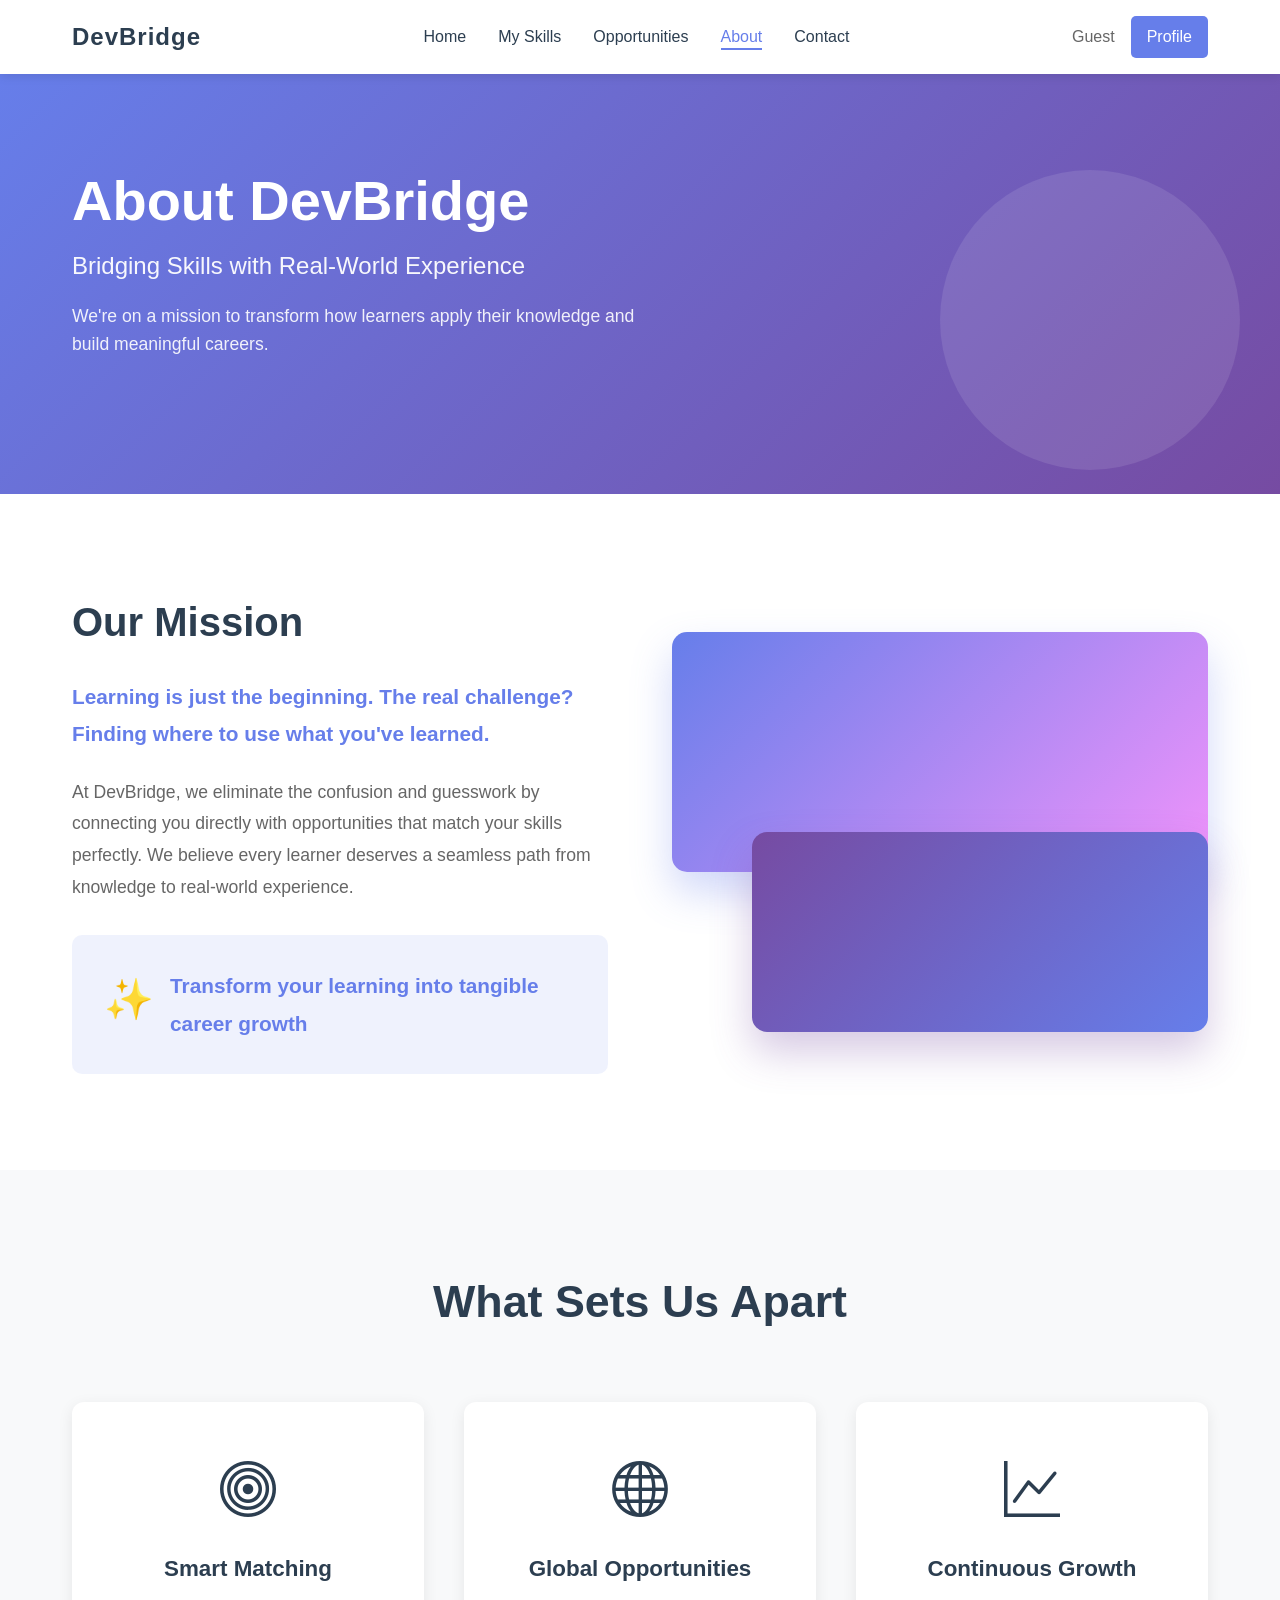
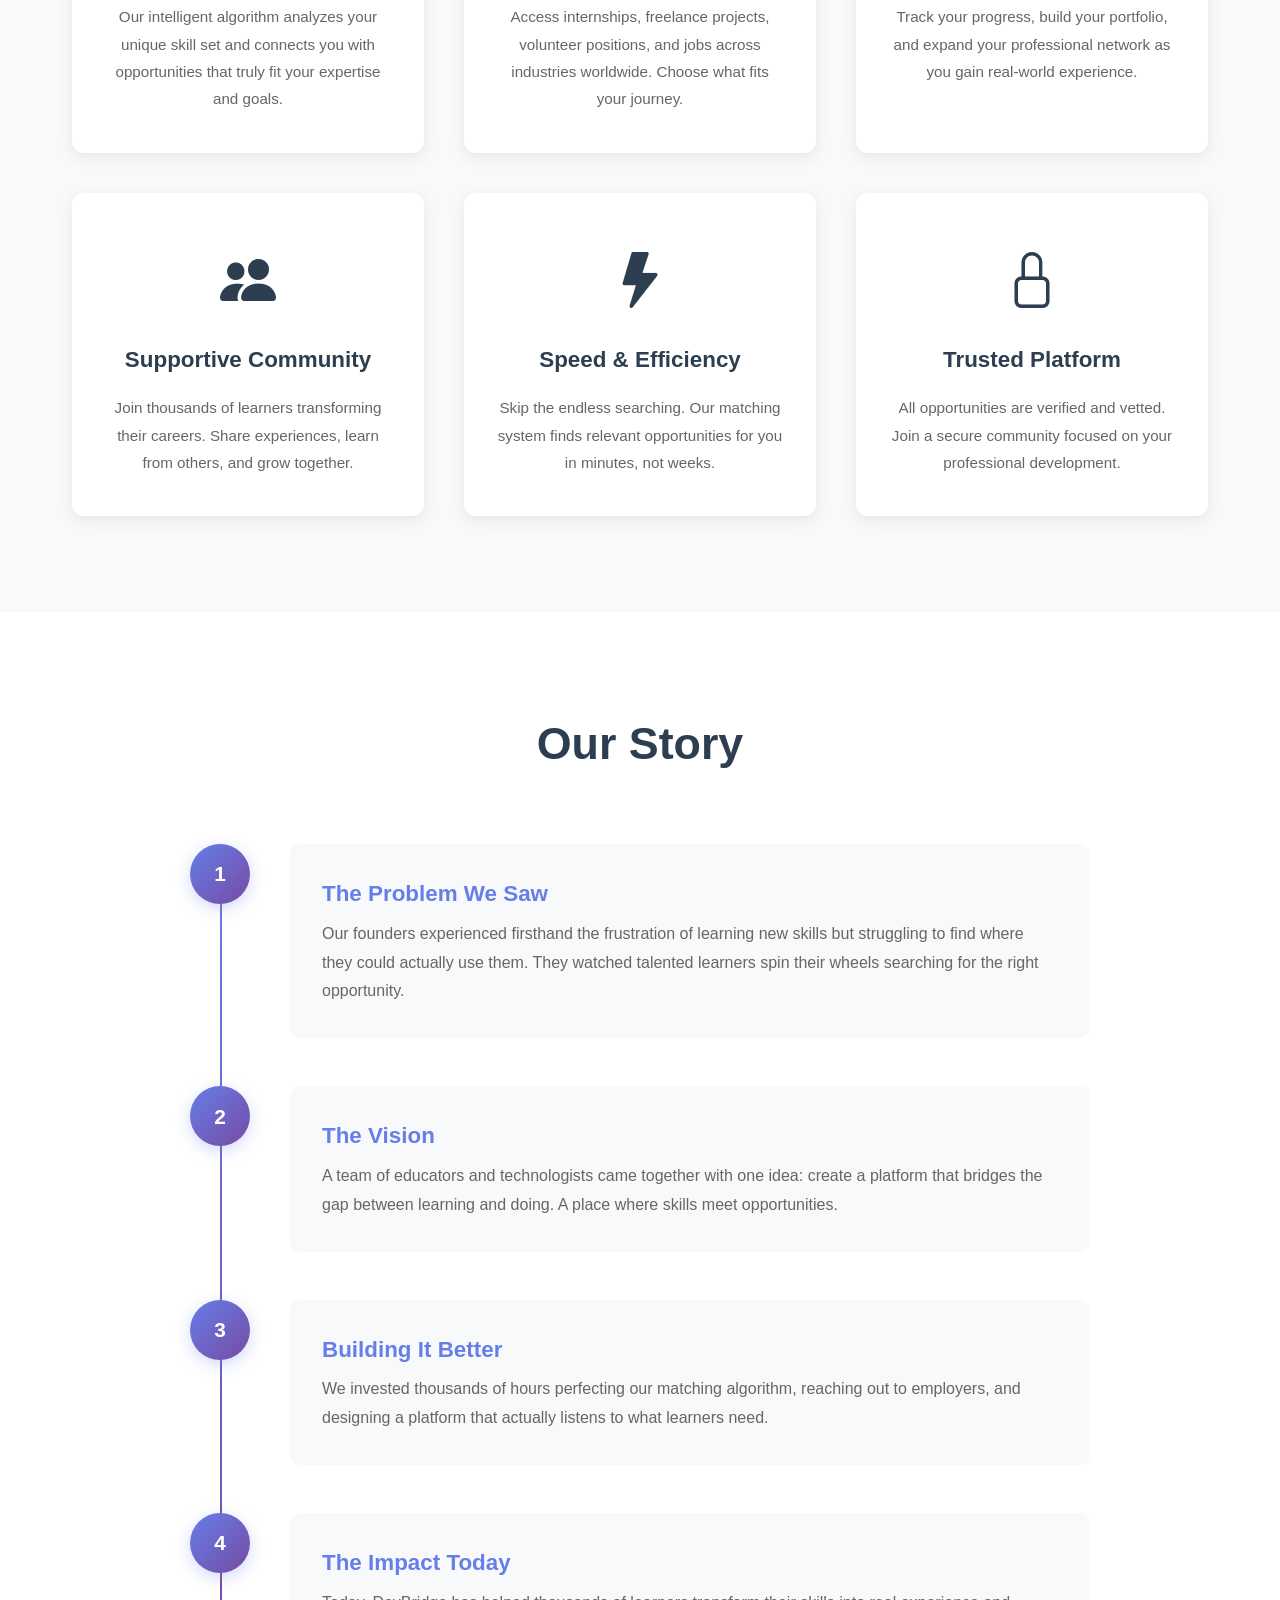
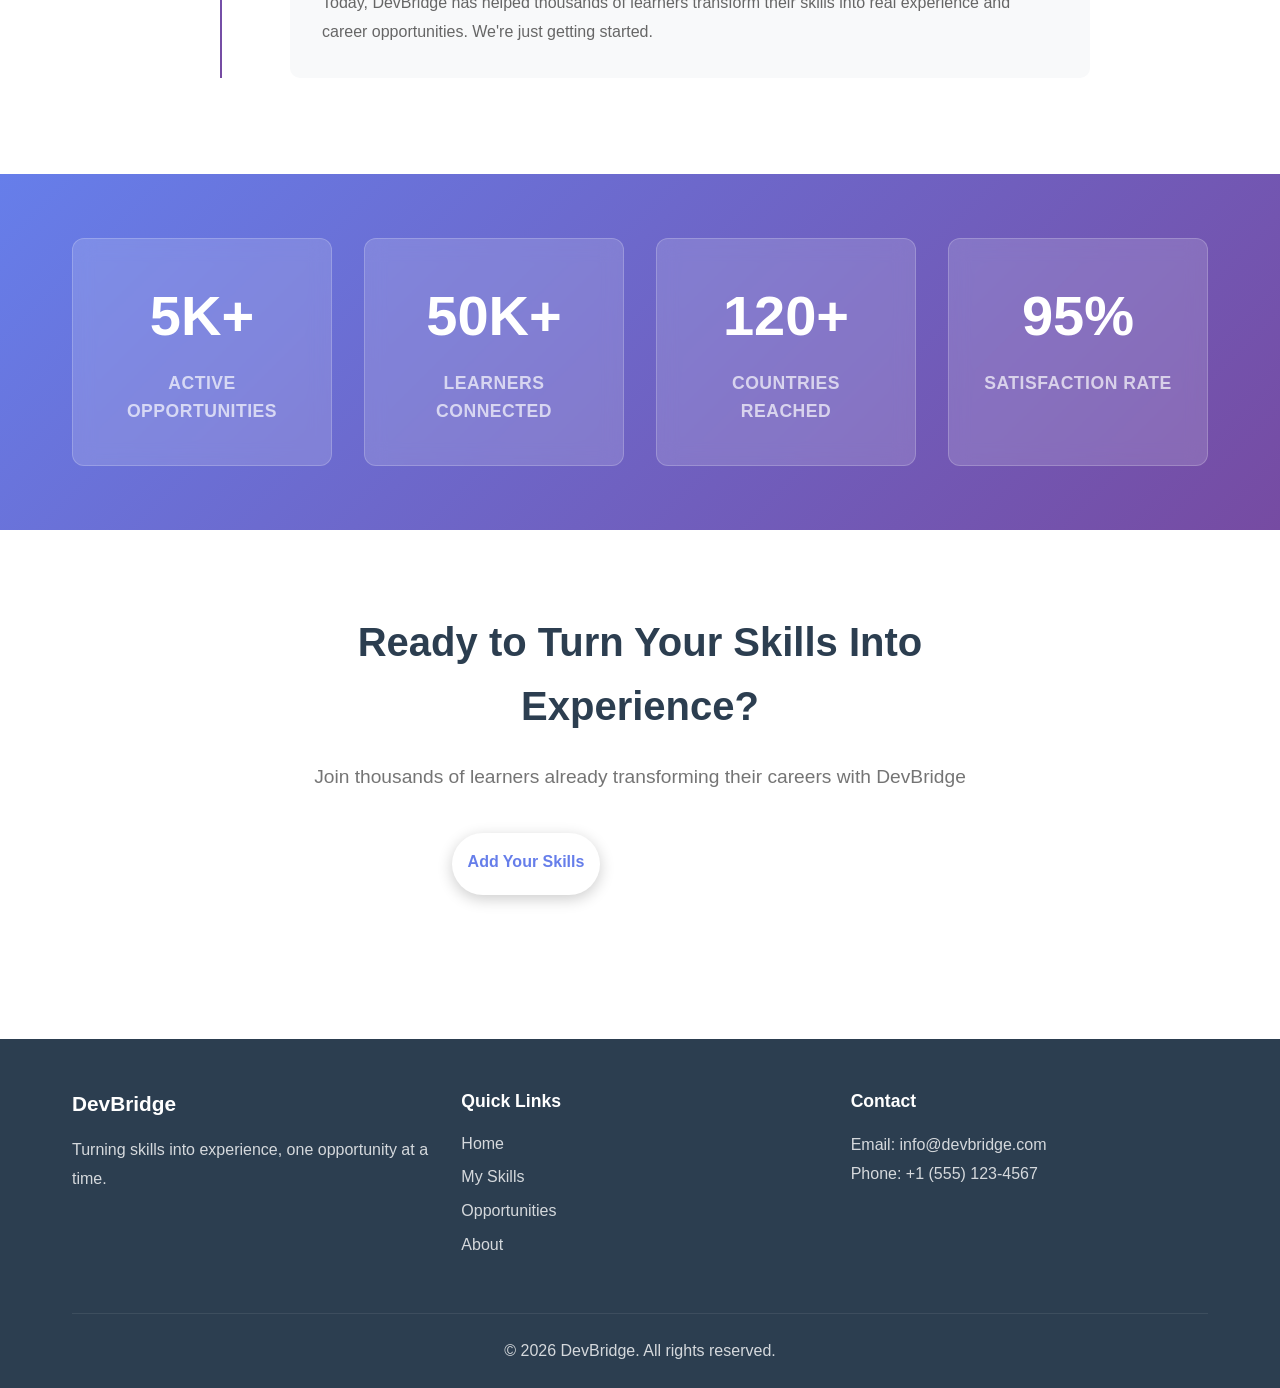
==== about.html @ 4feec937 "Add files via upload" ====
<!DOCTYPE html>
<html lang="en">
<head>
    <meta charset="UTF-8">
    <meta name="viewport" content="width=device-width, initial-scale=1.0">
    <title>About - DevBridge</title>
    <link rel="stylesheet" href="styles.css">
    <link rel="stylesheet" href="https://cdn.jsdelivr.net/npm/bootstrap-icons@1.13.1/font/bootstrap-icons.min.css">
</head>
<body>
    <header>
        <nav>
            <div class="logo">DevBridge</div>
            <ul class="nav-links">
                <li><a href="index.html">Home</a></li>
                <li><a href="my-skills.html">My Skills</a></li>
                <li><a href="opportunities.html">Opportunities</a></li>
                <li><a href="about.html" class="active">About</a></li>
                <li><a href="contact.html">Contact</a></li>
            </ul>
            <div class="user-section">
                <span id="user-name">Guest</span>
                <a href="profile.html" class="profile-btn">Profile</a>
            </div>
        </nav>
    </header>

    <!-- Hero Section -->
    <section class="about-hero">
        <div class="container">
            <div class="about-hero-content">
                <h1>About DevBridge</h1>
                <p class="hero-subtitle">Bridging Skills with Real-World Experience</p>
                <p class="hero-description">We're on a mission to transform how learners apply their knowledge and build meaningful careers.</p>
            </div>
            <div class="about-hero-accent"></div>
        </div>
    </section>

    <!-- Mission Section -->
    <section class="section about-mission">
        <div class="container">
            <div class="mission-grid">
                <div class="mission-content">
                    <h2>Our Mission</h2>
                    <p>Learning is just the beginning. The real challenge? Finding where to use what you've learned.</p>
                    <p>At DevBridge, we eliminate the confusion and guesswork by connecting you directly with opportunities that match your skills perfectly. We believe every learner deserves a seamless path from knowledge to real-world experience.</p>
                    <div class="mission-highlight">
                        <span class="highlight-icon">✨</span>
                        <p><strong>Transform your learning into tangible career growth</strong></p>
                    </div>
                </div>
                <div class="mission-visual">
                    <div class="visual-box gradient-1"></div>
                    <div class="visual-box gradient-2"></div>
                </div>
            </div>
        </div>
    </section>

    <!-- Core Values Section -->
    <section class="section values-section">
        <div class="container">
            <h2>What Sets Us Apart</h2>
            <div class="values-grid">
                <div class="value-card">
                    <div class="value-icon"><i class="bi bi-bullseye"></i></div>
                    <h3>Smart Matching</h3>
                    <p>Our intelligent algorithm analyzes your unique skill set and connects you with opportunities that truly fit your expertise and goals.</p>
                </div>
                <div class="value-card">
                    <div class="value-icon"><i class="bi bi-globe"></i></div>
                    <h3>Global Opportunities</h3>
                    <p>Access internships, freelance projects, volunteer positions, and jobs across industries worldwide. Choose what fits your journey.</p>
                </div>
                <div class="value-card">
                    <div class="value-icon"><i class="bi bi-graph-up"></i></div>
                    <h3>Continuous Growth</h3>
                    <p>Track your progress, build your portfolio, and expand your professional network as you gain real-world experience.</p>
                </div>
                <div class="value-card">
                    <div class="value-icon"><i class="bi bi-people-fill"></i></div>
                    <h3>Supportive Community</h3>
                    <p>Join thousands of learners transforming their careers. Share experiences, learn from others, and grow together.</p>
                </div>
                <div class="value-card">
                    <div class="value-icon"><i class="bi bi-lightning-fill"></i></div>
                    <h3>Speed & Efficiency</h3>
                    <p>Skip the endless searching. Our matching system finds relevant opportunities for you in minutes, not weeks.</p>
                </div>
                <div class="value-card">
                    <div class="value-icon"><i class="bi bi-lock"></i></div>
                    <h3>Trusted Platform</h3>
                    <p>All opportunities are verified and vetted. Join a secure community focused on your professional development.</p>
                </div>
            </div>
        </div>
    </section>

    <!-- Story Section -->
    <section class="section story-section">
        <div class="container">
            <h2>Our Story</h2>
            <div class="story-timeline">
                <div class="timeline-item">
                    <div class="timeline-marker">1</div>
                    <div class="timeline-content">
                        <h3>The Problem We Saw</h3>
                        <p>Our founders experienced firsthand the frustration of learning new skills but struggling to find where they could actually use them. They watched talented learners spin their wheels searching for the right opportunity.</p>
                    </div>
                </div>
                <div class="timeline-item">
                    <div class="timeline-marker">2</div>
                    <div class="timeline-content">
                        <h3>The Vision</h3>
                        <p>A team of educators and technologists came together with one idea: create a platform that bridges the gap between learning and doing. A place where skills meet opportunities.</p>
                    </div>
                </div>
                <div class="timeline-item">
                    <div class="timeline-marker">3</div>
                    <div class="timeline-content">
                        <h3>Building It Better</h3>
                        <p>We invested thousands of hours perfecting our matching algorithm, reaching out to employers, and designing a platform that actually listens to what learners need.</p>
                    </div>
                </div>
                <div class="timeline-item">
                    <div class="timeline-marker">4</div>
                    <div class="timeline-content">
                        <h3>The Impact Today</h3>
                        <p>Today, DevBridge has helped thousands of learners transform their skills into real experience and career opportunities. We're just getting started.</p>
                    </div>
                </div>
            </div>
        </div>
    </section>

    <!-- Stats Section -->
    <section class="section stats-highlight">
        <div class="container">
            <div class="stats-grid">
                <div class="stat-card">
                    <div class="stat-number">5K+</div>
                    <div class="stat-label">Active Opportunities</div>
                </div>
                <div class="stat-card">
                    <div class="stat-number">50K+</div>
                    <div class="stat-label">Learners Connected</div>
                </div>
                <div class="stat-card">
                    <div class="stat-number">120+</div>
                    <div class="stat-label">Countries Reached</div>
                </div>
                <div class="stat-card">
                    <div class="stat-number">95%</div>
                    <div class="stat-label">Satisfaction Rate</div>
                </div>
            </div>
        </div>
    </section>

    <!-- CTA Section -->
    <section class="section cta-section">
        <div class="container">
            <div class="cta-content">
                <h2>Ready to Turn Your Skills Into Experience?</h2>
                <p>Join thousands of learners already transforming their careers with DevBridge</p>
                <div class="cta-buttons">
                    <a href="my-skills.html" class="cta-button primary">Add Your Skills</a>
                    <a href="opportunities.html" class="cta-button secondary">Explore Opportunities</a>
                </div>
            </div>
        </div>
    </section>

    <footer>
        <div class="container">
            <div class="footer-content">
                <div class="footer-section">
                    <h3>DevBridge</h3>
                    <p>Turning skills into experience, one opportunity at a time.</p>
                </div>
                <div class="footer-section">
                    <h4>Quick Links</h4>
                    <ul>
                        <li><a href="index.html">Home</a></li>
                        <li><a href="my-skills.html">My Skills</a></li>
                        <li><a href="opportunities.html">Opportunities</a></li>
                        <li><a href="about.html">About</a></li>
                    </ul>
                </div>
                <div class="footer-section">
                    <h4>Contact</h4>
                    <p>Email: info@devbridge.com</p>
                    <p>Phone: +1 (555) 123-4567</p>
                </div>
            </div>
            <div class="footer-bottom">
                <p>&copy; 2026 DevBridge. All rights reserved.</p>
            </div>
        </div>
    </footer>

    <script src="app.js"></script>
</body>
</html>
---- styles.css ----
* {
    margin: 0;
    padding: 0;
    box-sizing: border-box;
}

:root {
    --primary-color: #667eea;
    --secondary-color: #764ba2;
    --accent-color: #f093fb;
    --text-dark: #2c3e50;
    --text-light: #666;
    --bg-light: #f8f9fa;
    --white: #ffffff;
    --success: #10b981;
    --danger: #ef4444;
    --warning: #f59e0b;
}

body {
    font-family: -apple-system, BlinkMacSystemFont, 'Segoe UI', Roboto, Oxygen, Ubuntu, Cantarell, sans-serif;
    line-height: 1.6;
    color: var(--text-dark);
    background: var(--white);
}

.container {
    max-width: 1200px;
    margin: 0 auto;
    padding: 0 2rem;
}

/* Header & Navigation */
header {
    background: var(--white);
    box-shadow: 0 2px 10px rgba(0,0,0,0.1);
    position: sticky;
    top: 0;
    z-index: 1000;
}

nav {
    max-width: 1200px;
    margin: 0 auto;
    padding: 1rem 2rem;
    display: flex;
    justify-content: space-between;
    align-items: center;
    gap: 2rem;
}

.logo {
    font-size: 1.5rem;
    font-weight: 700;
    color: var(--text-dark);
    letter-spacing: 1px;
}

.nav-links {
    display: flex;
    gap: 2rem;
    list-style: none;
}

.nav-links a {
    text-decoration: none;
    color: var(--text-dark);
    font-weight: 500;
    transition: color 0.3s ease;
    position: relative;
}

.nav-links a:hover,
.nav-links a.active {
    color: var(--primary-color);
}

.nav-links a.active::after {
    content: '';
    position: absolute;
    bottom: -5px;
    left: 0;
    right: 0;
    height: 2px;
    background: var(--primary-color);
}

.user-section {
    display: flex;
    align-items: center;
    gap: 1rem;
}

#user-name {
    color: var(--text-light);
}

.profile-btn {
    padding: 0.5rem 1rem;
    background: var(--primary-color);
    color: white;
    text-decoration: none;
    border-radius: 5px;
    transition: background 0.3s ease;
}

.profile-btn:hover,
.profile-btn.active {
    background: var(--secondary-color);
}

/* ===== HOME PAGE STYLES ===== */

/* Home Hero Section */
.home-hero {
    min-height: 90vh;
    display: flex;
    align-items: center;
    background: linear-gradient(135deg, var(--primary-color) 0%, var(--secondary-color) 100%);
    color: white;
    padding: 6rem 2rem;
    position: relative;
    overflow: hidden;
}

.hero-background {
    position: absolute;
    width: 100%;
    height: 100%;
    top: 0;
    left: 0;
}

.hero-accent {
    position: absolute;
    border-radius: 50%;
    opacity: 0.1;
}

.accent-1 {
    width: 500px;
    height: 500px;
    top: -100px;
    right: -100px;
    background: white;
}

.accent-2 {
    width: 300px;
    height: 300px;
    top: 50%;
    left: -50px;
    background: white;
}

.accent-3 {
    width: 200px;
    height: 200px;
    bottom: -50px;
    right: 10%;
    background: white;
}

.hero-content {
    max-width: 1200px;
    width: 100%;
    margin: 0 auto;
    display: grid;
    grid-template-columns: 1fr 1fr;
    gap: 3rem;
    align-items: center;
    position: relative;
    z-index: 2;
}

.hero-text {
    text-align: left;
}

.hero-badge {
    display: inline-block;
    background: rgba(255,255,255,0.2);
    color: white;
    padding: 0.6rem 1.2rem;
    border-radius: 50px;
    font-size: 0.9rem;
    font-weight: 600;
    margin-bottom: 2rem;
    backdrop-filter: blur(10px);
}

.home-hero h1 {
    font-size: 2.8rem;
    margin-bottom: 1.5rem;
    line-height: 1.2;
    font-weight: 700;
}

.gradient-text {
    background: linear-gradient(120deg, #f093fb 0%, #f5576c 100%);
    -webkit-background-clip: text;
    background-clip: text;
    color: transparent;
}

.hero-description {
    font-size: 1.15rem;
    margin-bottom: 2.5rem;
    opacity: 0.95;
    line-height: 1.7;
}

.hero-buttons {
    display: flex;
    gap: 1.5rem;
    margin-bottom: 2.5rem;
    flex-wrap: wrap;
}

.hero-meta {
    display: flex;
    flex-direction: column;
    gap: 1rem;
    margin-top: 2rem;
}

.meta-item {
    display: flex;
    align-items: center;
    gap: 0.8rem;
    font-size: 1rem;
    opacity: 0.9;
}

.meta-icon {
    display: flex;
    align-items: center;
    justify-content: center;
    width: 24px;
    height: 24px;
    background: rgba(255,255,255,0.2);
    border-radius: 50%;
    font-size: 0.8rem;
    flex-shrink: 0;
}

.hero-visual {
    display: flex;
    justify-content: center;
    align-items: center;
    position: relative;
}

.hero-img-wrapper {
    position: relative;
    max-width: 100%;
}

.hero-img-wrapper img {
    max-width: 100%;
    height: auto;
    filter: drop-shadow(0 20px 40px rgba(0,0,0,0.2));
}

/* Enhanced Stats Section */
.stats-showcase {
    padding: 4rem 2rem;
    background: linear-gradient(180deg, white 0%, var(--bg-light) 100%);
}

.stats-showcase .stats-grid {
    display: grid;
    grid-template-columns: repeat(auto-fit, minmax(250px, 1fr));
    gap: 2rem;
}

.stats-showcase .stat-card {
    background: white;
    padding: 2.5rem 2rem;
    border-radius: 12px;
    text-align: center;
    box-shadow: 0 8px 20px rgba(0,0,0,0.08);
    transition: all 0.3s ease;
    border-top: 3px solid var(--primary-color);
}

.stats-showcase .stat-card:hover {
    transform: translateY(-8px);
    box-shadow: 0 15px 35px rgba(102, 126, 234, 0.2);
}

.stat-icon {
    font-size: 2.5rem;
    margin-bottom: 1rem;
}

.stat-number {
    font-size: 2.8rem;
    color: var(--primary-color);
    margin-bottom: 0.5rem;
    font-weight: 700;
}

.stat-label {
    color: var(--text-dark);
    font-size: 1.05rem;
    font-weight: 600;
    margin-bottom: 0.5rem;
}

.stat-description {
    color: var(--text-light);
    font-size: 0.9rem;
    margin: 0;
}

/* How It Works Section */
.how-it-works {
    background: white;
    padding: 6rem 2rem;
}

.section-intro {
    text-align: center;
    margin-bottom: 4rem;
}

.section-intro h2 {
    margin-bottom: 1rem;
}

.section-intro p {
    font-size: 1.1rem;
    color: var(--text-light);
}

.process-steps {
    display: grid;
    grid-template-columns: repeat(3, 1fr);
    gap: 2rem;
    align-items: center;
    max-width: 1000px;
    margin: 0 auto;
}

.step {
    text-align: center;
}

.step-number {
    display: flex;
    align-items: center;
    justify-content: center;
    width: 60px;
    height: 60px;
    background: linear-gradient(135deg, var(--primary-color) 0%, var(--secondary-color) 100%);
    color: white;
    border-radius: 50%;
    font-size: 1.8rem;
    font-weight: 700;
    margin: 0 auto 1.5rem;
    box-shadow: 0 8px 20px rgba(102, 126, 234, 0.3);
}

.step-icon {
    font-size: 3rem;
    margin-bottom: 1rem;
}

.step-content h3 {
    font-size: 1.3rem;
    color: var(--text-dark);
    margin-bottom: 0.8rem;
}

.step-content p {
    color: var(--text-light);
    line-height: 1.6;
    margin-bottom: 1.2rem;
}

.step-link {
    color: var(--primary-color);
    text-decoration: none;
    font-weight: 600;
    transition: color 0.3s ease;
}

.step-link:hover {
    color: var(--secondary-color);
}

.step-divider {
    display: flex;
    justify-content: center;
    color: var(--primary-color);
    opacity: 0.3;
    height: 40px;
}

.step-divider svg {
    width: 20px;
    height: 40px;
}

/* Why Us Section */
.why-us {
    background: var(--bg-light);
    padding: 6rem 2rem;
}

.benefits-grid {
    display: grid;
    grid-template-columns: repeat(auto-fit, minmax(320px, 1fr));
    gap: 2rem;
}

.benefit-card {
    background: white;
    padding: 2.5rem 2rem;
    border-radius: 12px;
    box-shadow: 0 4px 15px rgba(0,0,0,0.08);
    transition: all 0.3s ease;
    text-align: center;
}

.benefit-card:hover {
    transform: translateY(-8px);
    box-shadow: 0 15px 35px rgba(102, 126, 234, 0.15);
}

.benefit-icon {
    font-size: 3rem;
    margin-bottom: 1rem;
}

.benefit-card h3 {
    font-size: 1.2rem;
    color: var(--text-dark);
    margin-bottom: 1rem;
}

.benefit-card p {
    color: var(--text-light);
    line-height: 1.7;
    font-size: 0.95rem;
}

/* Testimonials Section */
.testimonials {
    background: white;
    padding: 6rem 2rem;
}

.testimonials-grid {
    display: grid;
    grid-template-columns: repeat(auto-fit, minmax(320px, 1fr));
    gap: 2rem;
}

.testimonial-card {
    background: var(--bg-light);
    padding: 2rem;
    border-radius: 12px;
    box-shadow: 0 4px 15px rgba(0,0,0,0.08);
    transition: all 0.3s ease;
    border-left: 4px solid var(--primary-color);
}

.testimonial-card:hover {
    box-shadow: 0 12px 30px rgba(102, 126, 234, 0.15);
    transform: translateY(-4px);
}

.testimonial-header {
    display: flex;
    align-items: center;
    gap: 1rem;
    margin-bottom: 1.5rem;
}

.testimonial-avatar {
    width: 50px;
    height: 50px;
    border-radius: 50%;
    display: flex;
    align-items: center;
    justify-content: center;
    background: linear-gradient(135deg, var(--primary-color), var(--secondary-color));
    color: white;
    font-size: 1.5rem;
}

.testimonial-info h4 {
    color: var(--text-dark);
    margin: 0 0 0.3rem 0;
    font-size: 1rem;
}

.testimonial-info p {
    color: var(--text-light);
    margin: 0;
    font-size: 0.85rem;
}

.testimonial-text {
    color: var(--text-light);
    line-height: 1.7;
    margin-bottom: 1rem;
    font-style: italic;
}

.testimonial-rating {
    color: #f59e0b;
    font-size: 1rem;
}

/* Final CTA Section */
.final-cta {
    background: linear-gradient(135deg, var(--primary-color) 0%, var(--secondary-color) 100%);
    padding: 5rem 2rem;
    color: white;
}

.cta-box {
    max-width: 800px;
    margin: 0 auto;
    text-align: center;
}

.cta-content h2 {
    font-size: 2.5rem;
    margin-bottom: 1rem;
    color: white;
}

.cta-content > p {
    font-size: 1.1rem;
    opacity: 0.95;
    margin-bottom: 2.5rem;
}

.cta-actions {
    display: flex;
    gap: 1.5rem;
    justify-content: center;
    flex-wrap: wrap;
}

/* Responsive Design for Home */
@media (max-width: 768px) {
    .home-hero {
        min-height: auto;
        padding: 4rem 2rem;
    }

    .hero-content {
        grid-template-columns: 1fr;
        gap: 2rem;
    }

    .home-hero h1 {
        font-size: 2.2rem;
    }

    .hero-buttons {
        flex-direction: column;
    }

    .process-steps {
        grid-template-columns: 1fr;
    }

    .step-divider {
        display: none;
    }

    .accent-1 {
        width: 300px;
        height: 300px;
    }

    .accent-2,
    .accent-3 {
        display: none;
    }
}

/* Buttons */
.cta-button {
    display: inline-block;
    padding: 1rem 1rem;
    text-decoration: none;
    border-radius: 50px;
    font-weight: 600;
    font-size: 1rem;
    transition: all 0.3s ease;
    border: none;
    cursor: pointer;
}

.cta-button.primary {
    background: white;
    color: var(--primary-color);
    box-shadow: 0 4px 15px rgba(0,0,0,0.2);
}

.cta-button.primary:hover {
    transform: translateY(-2px);
    box-shadow: 0 6px 20px rgba(0,0,0,0.3);
}

.cta-button.secondary {
    background: transparent;
    color: white;
    border: 2px solid white;
}

.cta-button.secondary:hover {
    background: white;
    color: var(--primary-color);
}

.cta-button.large {
    padding: 1.2rem 3rem;
    font-size: 1.1rem;
}

/* Stats Section - Keep for backwards compatibility */
.stats-section {
    padding: 4rem 2rem;
    background: var(--bg-light);
}

.stats-grid {
    display: flex;
    flex-wrap: wrap;
    gap: 2rem;
}

.stat-card {
    background: white;
    padding: 2rem;
    border-radius: 10px;
    text-align: center;
    box-shadow: 0 4px 6px rgba(0,0,0,0.05);
}

.stat-card h3 {
    font-size: 3rem;
    color: var(--primary-color);
    margin-bottom: 0.5rem;
}

.stat-card p {
    color: var(--text-light);
    font-size: 1.1rem;
}

/* Section */
.section {
    padding: 5rem 2rem;
}

.section h2 {
    font-size: 2.5rem;
    margin-bottom: 3rem;
    color: var(--text-dark);
    text-align: center;
}

/* Features */
.features {
    display: grid;
    grid-template-columns: repeat(auto-fit, minmax(300px, 1fr));
    gap: 2rem;
}

.feature-card {
    background: var(--bg-light);
    padding: 2rem;
    border-radius: 10px;
    transition: all 0.3s ease;
}

.feature-card:hover {
    transform: translateY(-5px);
    box-shadow: 0 10px 25px rgba(0,0,0,0.1);
}

.feature-card .icon {
    font-size: 3rem;
    margin-bottom: 1rem;
}

.feature-card h3 {
    color: var(--primary-color);
    margin-bottom: 1rem;
    font-size: 1.5rem;
}

.feature-card p {
    color: var(--text-light);
    line-height: 1.8;
    margin-bottom: 1rem;
}

.feature-link {
    color: var(--primary-color);
    text-decoration: none;
    font-weight: 600;
    transition: color 0.3s ease;
}

.feature-link:hover {
    color: var(--secondary-color);
}

/* Page Header */
.page-header {
    background: linear-gradient(135deg, var(--primary-color) 0%, var(--secondary-color) 100%);
    color: white;
    padding: 4rem 2rem;
    text-align: center;
}

.page-header h1 {
    font-size: 3rem;
    margin-bottom: 0.5rem;
}

.page-header p {
    font-size: 1.2rem;
    opacity: 0.9;
}

/* Forms */
.skill-form,
.contact-form,
.profile-form {
    background: white;
    padding: 2rem;
    border-radius: 10px;
    box-shadow: 0 4px 6px rgba(0,0,0,0.05);
}

.form-group {
    margin-bottom: 1.5rem;
}

.form-group label {
    display: block;
    margin-bottom: 0.5rem;
    font-weight: 600;
    color: var(--text-dark);
}

.form-group input,
.form-group select,
.form-group textarea {
    width: 100%;
    padding: 0.75rem;
    border: 2px solid #e2e8f0;
    border-radius: 5px;
    font-size: 1rem;
    transition: border-color 0.3s ease;
}

.form-group input:focus,
.form-group select:focus,
.form-group textarea:focus {
    outline: none;
    border-color: var(--primary-color);
}

/* Skills Management */
.add-skill-section {
    margin-bottom: 4rem;
}

.my-skills-list h2 {
    text-align: left;
    font-size: 2rem;
    margin-bottom: 1.5rem;
}

.filter-section {
    display: flex;
    gap: 1rem;
    margin-bottom: 2rem;
    flex-wrap: wrap;
}

.filter-section input,
.filter-section select {
    flex: 1;
    min-width: 200px;
    padding: 0.75rem;
    border: 2px solid #e2e8f0;
    border-radius: 5px;
    font-size: 1rem;
}

.skills-grid {
    display: grid;
    grid-template-columns: repeat(auto-fill, minmax(280px, 1fr));
    gap: 1.5rem;
}

.skill-card {
    background: white;
    border: 2px solid #e2e8f0;
    border-radius: 10px;
    padding: 1.5rem;
    transition: all 0.3s ease;
    position: relative;
}

.skill-card:hover {
    border-color: var(--primary-color);
    box-shadow: 0 4px 12px rgba(102, 126, 234, 0.15);
}

.skill-card-header {
    display: flex;
    justify-content: space-between;
    align-items: start;
    margin-bottom: 1rem;
}

.skill-card h3 {
    color: var(--text-dark);
    font-size: 1.3rem;
    margin-bottom: 0.5rem;
}

.skill-category {
    display: inline-block;
    padding: 0.25rem 0.75rem;
    background: var(--primary-color);
    color: white;
    border-radius: 20px;
    font-size: 0.85rem;
    margin-bottom: 0.5rem;
}

.skill-level {
    display: inline-block;
    padding: 0.25rem 0.75rem;
    background: var(--bg-light);
    color: var(--text-dark);
    border-radius: 20px;
    font-size: 0.85rem;
    margin-bottom: 0.5rem;
}

.skill-source {
    color: var(--text-light);
    font-size: 0.9rem;
    margin-bottom: 0.5rem;
}

.skill-description {
    color: var(--text-light);
    font-size: 0.95rem;
    line-height: 1.5;
    margin-top: 1rem;
}

.skill-actions {
    margin-top: 1rem;
    display: flex;
    gap: 0.5rem;
}

.btn-delete {
    padding: 0.5rem 1rem;
    background: var(--danger);
    color: white;
    border: none;
    border-radius: 5px;
    cursor: pointer;
    font-size: 0.9rem;
    transition: background 0.3s ease;
}

.btn-delete:hover {
    background: #dc2626;
}

/* Opportunities */
.opportunities-filters {
    display: flex;
    gap: 1rem;
    margin-bottom: 2rem;
    flex-wrap: wrap;
}

.filter-group {
    flex: 1;
    min-width: 200px;
}

.filter-group input,
.filter-group select {
    width: 100%;
    padding: 0.75rem;
    border: 2px solid #e2e8f0;
    border-radius: 5px;
    font-size: 1rem;
}

.results-header {
    display: flex;
    justify-content: space-between;
    align-items: center;
    margin-bottom: 2rem;
    flex-wrap: wrap;
    gap: 1rem;
}

.results-header h2 {
    margin: 0;
    font-size: 2rem;
    text-align: left;
}

.view-toggle {
    display: flex;
    gap: 0.5rem;
}

.toggle-btn {
    padding: 0.5rem 1rem;
    background: var(--bg-light);
    border: 2px solid #e2e8f0;
    border-radius: 5px;
    cursor: pointer;
    transition: all 0.3s ease;
}

.toggle-btn.active {
    background: var(--primary-color);
    color: white;
    border-color: var(--primary-color);
}

.opportunities-grid {
    display: grid;
    grid-template-columns: repeat(auto-fill, minmax(320px, 1fr));
    gap: 2rem;
}

.opportunity-card {
    background: white;
    border: 2px solid #e2e8f0;
    border-radius: 10px;
    padding: 1.5rem;
    transition: all 0.3s ease;
    cursor: pointer;
}

.opportunity-card:hover {
    border-color: var(--primary-color);
    box-shadow: 0 6px 15px rgba(102, 126, 234, 0.15);
}

.opportunity-header {
    margin-bottom: 1rem;
}

.opportunity-card h3 {
    color: var(--text-dark);
    font-size: 1.4rem;
    margin-bottom: 0.5rem;
}

.opportunity-company {
    color: var(--text-light);
    font-size: 1rem;
    margin-bottom: 0.5rem;
}

.opportunity-tags {
    display: flex;
    flex-wrap: wrap;
    gap: 0.5rem;
    margin-bottom: 1rem;
}

.tag {
    padding: 0.25rem 0.75rem;
    border-radius: 20px;
    font-size: 0.85rem;
}

.tag.type {
    background: var(--primary-color);
    color: white;
}

.tag.location {
    background: var(--bg-light);
    color: var(--text-dark);
}

.tag.skill {
    background: var(--accent-color);
    color: white;
}

.opportunity-description {
    color: var(--text-light);
    font-size: 0.95rem;
    line-height: 1.6;
    margin-bottom: 1rem;
}

.opportunity-match {
    background: var(--success);
    color: white;
    padding: 0.5rem 1rem;
    border-radius: 5px;
    text-align: center;
    font-weight: 600;
    margin-bottom: 1rem;
}

.opportunity-footer {
    display: flex;
    justify-content: space-between;
    align-items: center;
    margin-top: 1rem;
    padding-top: 1rem;
    border-top: 1px solid #e2e8f0;
}

.btn-apply {
    padding: 0.5rem 1.5rem;
    background: var(--primary-color);
    color: white;
    border: none;
    border-radius: 5px;
    cursor: pointer;
    font-weight: 600;
    transition: background 0.3s ease;
}

.btn-apply:hover {
    background: var(--secondary-color);
}

.btn-view-details {
    padding: 0.5rem 1.5rem;
    background: transparent;
    color: var(--primary-color);
    border: 2px solid var(--primary-color);
    border-radius: 5px;
    cursor: pointer;
    font-weight: 600;
    transition: all 0.3s ease;
}

.btn-view-details:hover {
    background: var(--primary-color);
    color: white;
}

/* Modal */
.modal {
    display: none;
    position: fixed;
    z-index: 2000;
    left: 0;
    top: 0;
    width: 100%;
    height: 100%;
    background-color: rgba(0,0,0,0.5);
    overflow: auto;
}

.modal.active {
    display: flex;
    align-items: center;
    justify-content: center;
}

.modal-content {
    background: white;
    margin: 2rem;
    padding: 2rem;
    border-radius: 10px;
    max-width: 600px;
    width: 100%;
    max-height: 90vh;
    overflow-y: auto;
    position: relative;
}

.close-modal {
    position: absolute;
    right: 1.5rem;
    top: 1.5rem;
    font-size: 2rem;
    font-weight: bold;
    color: var(--text-light);
    cursor: pointer;
    transition: color 0.3s ease;
}

.close-modal:hover {
    color: var(--text-dark);
}

/* Profile */
.profile-grid {
    display: grid;
    grid-template-columns: 300px 1fr;
    gap: 2rem;
}

.profile-sidebar {
    display: flex;
    flex-direction: column;
    gap: 1.5rem;
}

.profile-card {
    background: white;
    padding: 2rem;
    border-radius: 10px;
    box-shadow: 0 4px 6px rgba(0,0,0,0.05);
    text-align: center;
}

.profile-avatar {
    margin-bottom: 1rem;
}

.avatar-placeholder {
    width: 100px;
    height: 100px;
    background: var(--bg-light);
    border-radius: 50%;
    display: flex;
    align-items: center;
    justify-content: center;
    font-size: 3rem;
    margin: 0 auto;
}

.profile-card h2 {
    margin-bottom: 0.5rem;
    font-size: 1.5rem;
}

.profile-card p {
    color: var(--text-light);
    margin-bottom: 1rem;
}

.stats-card {
    background: white;
    padding: 1.5rem;
    border-radius: 10px;
    box-shadow: 0 4px 6px rgba(0,0,0,0.05);
}

.stats-card h3 {
    margin-bottom: 1rem;
    color: var(--text-dark);
}

.stat-item {
    display: flex;
    justify-content: space-between;
    padding: 0.75rem 0;
    border-bottom: 1px solid #e2e8f0;
}

.stat-item:last-child {
    border-bottom: none;
}

.stat-label {
    color: var(--text-light);
}

.stat-value {
    font-weight: 700;
    color: var(--primary-color);
    font-size: 1.2rem;
}

.profile-section {
    background: white;
    padding: 2rem;
    border-radius: 10px;
    box-shadow: 0 4px 6px rgba(0,0,0,0.05);
    margin-bottom: 2rem;
}

.section-header {
    display: flex;
    justify-content: space-between;
    align-items: center;
    margin-bottom: 1.5rem;
}

.section-header h2 {
    margin: 0;
    font-size: 1.8rem;
    text-align: left;
}

.btn-link {
    color: var(--primary-color);
    text-decoration: none;
    font-weight: 600;
    transition: color 0.3s ease;
}

.btn-link:hover {
    color: var(--secondary-color);
}

.skills-showcase {
    display: flex;
    flex-wrap: wrap;
    gap: 0.5rem;
}

.skill-badge {
    padding: 0.5rem 1rem;
    background: var(--primary-color);
    color: white;
    border-radius: 20px;
    font-size: 0.9rem;
}

.opportunities-list {
    display: flex;
    flex-direction: column;
    gap: 1rem;
}

/* Contact */
.contact-grid {
    display: grid;
    grid-template-columns: 1fr 1fr;
    gap: 3rem;
}

.contact-form-section h2,
.contact-info-section h2 {
    font-size: 2rem;
    margin-bottom: 1.5rem;
    text-align: left;
}

.contact-info-card {
    background: var(--bg-light);
    padding: 2rem;
    border-radius: 10px;
    margin-bottom: 2rem;
}

.contact-item {
    display: flex;
    gap: 1rem;
    margin-bottom: 1.5rem;
}

.contact-item:last-child {
    margin-bottom: 0;
}

.contact-icon {
    font-size: 2rem;
    flex-shrink: 0;
}

.contact-item h4 {
    margin-bottom: 0.25rem;
    color: var(--text-dark);
}

.contact-item p {
    color: var(--text-light);
    font-size: 0.95rem;
}

.faq-section h3 {
    margin-bottom: 1rem;
    color: var(--text-dark);
}

.faq-item {
    margin-bottom: 1.5rem;
    padding-bottom: 1.5rem;
    border-bottom: 1px solid #e2e8f0;
}

.faq-item:last-child {
    border-bottom: none;
}

.faq-item strong {
    display: block;
    margin-bottom: 0.5rem;
    color: var(--text-dark);
}

.faq-item p {
    color: var(--text-light);
    font-size: 0.95rem;
}

.form-message {
    margin-top: 1rem;
    padding: 1rem;
    border-radius: 5px;
    display: none;
}

.form-message.success {
    display: block;
    background: #d1fae5;
    color: var(--success);
}

.form-message.error {
    display: block;
    background: #fee2e2;
    color: var(--danger);
}

/* About */
.about-content {
    max-width: 900px;
    margin: 0 auto;
}

.about-content h2 {
    font-size: 2rem;
    margin-top: 3rem;
    margin-bottom: 1rem;
    text-align: left;
}

.about-content h2:first-child {
    margin-top: 0;
}

.about-content p {
    color: var(--text-light);
    font-size: 1.1rem;
    line-height: 1.8;
    margin-bottom: 1.5rem;
}

/* CTA Section */
.cta-section {
    background: linear-gradient(135deg, var(--primary-color) 0%, var(--secondary-color) 100%);
    color: white;
    padding: 5rem 2rem;
    text-align: center;
}

.cta-section h2 {
    color: white;
    font-size: 2.5rem;
    margin-bottom: 1rem;
}

.cta-section p {
    font-size: 1.2rem;
    margin-bottom: 2rem;
    opacity: 0.9;
}

/* Empty States */
.empty-state {
    text-align: center;
    padding: 4rem 2rem;
    color: var(--text-light);
}

.empty-state-small {
    text-align: center;
    padding: 2rem;
    color: var(--text-light);
}

.empty-icon {
    font-size: 4rem;
    margin-bottom: 1rem;
}

.empty-state h3 {
    color: var(--text-dark);
    margin-bottom: 0.5rem;
}

/* ===== ABOUT PAGE STYLES ===== */

/* About Hero Section */
.about-hero {
    background: linear-gradient(135deg, var(--primary-color) 0%, var(--secondary-color) 100%);
    color: white;
    padding: 6rem 2rem;
    position: relative;
    overflow: hidden;
}

.about-hero .container {
    position: relative;
    z-index: 2;
}

.about-hero-content {
    max-width: 600px;
    text-align: left;
}

.about-hero h1 {
    font-size: 3.5rem;
    margin-bottom: 1rem;
    line-height: 1.1;
    font-weight: 700;
}

.hero-subtitle {
    font-size: 1.5rem;
    margin-bottom: 1rem;
    opacity: 0.95;
}

.hero-description {
    font-size: 1.1rem;
    opacity: 0.9;
    line-height: 1.6;
}

.about-hero-accent {
    position: absolute;
    right: 0;
    top: 0;
    width: 300px;
    height: 300px;
    background: rgba(255,255,255,0.1);
    border-radius: 50%;
    bottom: -50px;
}

/* Mission Section */
.about-mission {
    background: white;
    padding: 6rem 2rem;
}

.mission-grid {
    display: grid;
    grid-template-columns: 1fr 1fr;
    gap: 4rem;
    align-items: center;
}

.mission-content h2 {
    font-size: 2.5rem;
    margin-bottom: 1.5rem;
    color: var(--text-dark);
    text-align: left;
}

.mission-content p {
    font-size: 1.1rem;
    color: var(--text-light);
    margin-bottom: 1.5rem;
    line-height: 1.8;
}

.mission-content p:first-of-type {
    font-size: 1.3rem;
    font-weight: 600;
    color: var(--primary-color);
}

.mission-highlight {
    display: flex;
    gap: 1rem;
    align-items: flex-start;
    background: rgba(102, 126, 234, 0.1);
    padding: 2rem;
    border-radius: 10px;
    margin-top: 2rem;
}

.highlight-icon {
    font-size: 2.5rem;
    flex-shrink: 0;
}

.mission-highlight p {
    margin: 0;
    font-size: 1rem;
}

.mission-visual {
    position: relative;
    height: 400px;
}

.visual-box {
    position: absolute;
    border-radius: 15px;
}

.gradient-1 {
    width: 100%;
    height: 60%;
    background: linear-gradient(135deg, var(--primary-color) 0%, var(--accent-color) 100%);
    top: 0;
    left: 0;
    box-shadow: 0 20px 40px rgba(102, 126, 234, 0.3);
}

.gradient-2 {
    width: 85%;
    height: 50%;
    background: linear-gradient(135deg, var(--secondary-color) 0%, var(--primary-color) 100%);
    bottom: 0;
    right: 0;
    box-shadow: 0 20px 40px rgba(118, 75, 162, 0.3);
}

/* Values Section */
.values-section {
    background: var(--bg-light);
    padding: 6rem 2rem;
}

.values-section h2 {
    font-size: 2.8rem;
    text-align: center;
    margin-bottom: 4rem;
    color: var(--text-dark);
}

.values-grid {
    display: grid;
    grid-template-columns: repeat(auto-fit, minmax(320px, 1fr));
    gap: 2.5rem;
}

.value-card {
    background: white;
    padding: 2.5rem 2rem;
    border-radius: 12px;
    box-shadow: 0 4px 15px rgba(0,0,0,0.08);
    transition: all 0.3s ease;
    text-align: center;
    border-top: 4px solid transparent;
}

.value-card:hover {
    transform: translateY(-8px);
    box-shadow: 0 15px 35px rgba(102, 126, 234, 0.15);
    border-top-color: var(--primary-color);
}

.value-icon {
    font-size: 3.5rem;
    margin-bottom: 1rem;
}

.value-card h3 {
    font-size: 1.4rem;
    color: var(--text-dark);
    margin-bottom: 1rem;
}

.value-card p {
    color: var(--text-light);
    line-height: 1.8;
    font-size: 0.95rem;
}

/* Story Section */
.story-section {
    background: white;
    padding: 6rem 2rem;
}

.story-section h2 {
    font-size: 2.8rem;
    text-align: center;
    margin-bottom: 4rem;
    color: var(--text-dark);
}

.story-timeline {
    position: relative;
    max-width: 900px;
    margin: 0 auto;
}

.story-timeline::before {
    content: '';
    position: absolute;
    left: 30px;
    top: 0;
    bottom: 0;
    width: 2px;
    background: linear-gradient(180deg, var(--primary-color) 0%, var(--secondary-color) 100%);
}

.timeline-item {
    display: flex;
    gap: 3rem;
    margin-bottom: 3rem;
    position: relative;
    padding-left: 0;
}

.timeline-item:last-child {
    margin-bottom: 0;
}

.timeline-marker {
    position: absolute;
    left: 0;
    width: 60px;
    height: 60px;
    background: linear-gradient(135deg, var(--primary-color) 0%, var(--secondary-color) 100%);
    border-radius: 50%;
    display: flex;
    align-items: center;
    justify-content: center;
    color: white;
    font-weight: 600;
    font-size: 1.3rem;
    box-shadow: 0 4px 15px rgba(102, 126, 234, 0.3);
}

.timeline-content {
    margin-left: 100px;
    background: var(--bg-light);
    padding: 2rem;
    border-radius: 10px;
    transition: all 0.3s ease;
}

.timeline-content:hover {
    background: white;
    box-shadow: 0 8px 25px rgba(0,0,0,0.1);
}

.timeline-content h3 {
    font-size: 1.4rem;
    color: var(--primary-color);
    margin-bottom: 0.5rem;
}

.timeline-content p {
    color: var(--text-light);
    line-height: 1.8;
}

/* Stats Highlight Section */
.stats-highlight {
    background: linear-gradient(135deg, var(--primary-color) 0%, var(--secondary-color) 100%);
    color: white;
    padding: 4rem 2rem;
}

.stats-highlight .stats-grid {
    display: grid;
    grid-template-columns: repeat(auto-fit, minmax(200px, 1fr));
    gap: 2rem;
}

.stats-highlight .stat-card {
    background: rgba(255,255,255,0.15);
    backdrop-filter: blur(10px);
    border: 1px solid rgba(255,255,255,0.2);
    padding: 2rem;
    border-radius: 12px;
    text-align: center;
    box-shadow: none;
}

.stat-card .stat-number {
    font-size: 3.5rem;
    font-weight: 700;
    color: white;
    margin-bottom: 0.5rem;
    display: block;
}

.stat-card .stat-label {
    font-size: 1.1rem;
    color: rgba(255,255,255,0.8);
    display: block;
}

/* CTA Section */
.cta-section {
    background: white;
    padding: 5rem 2rem;
}

.cta-content {
    text-align: center;
    max-width: 700px;
    margin: 0 auto;
}

.cta-content h2 {
    font-size: 2.5rem;
    color: var(--text-dark);
    margin-bottom: 1.5rem;
}

.cta-content > p {
    font-size: 1.2rem;
    color: var(--text-light);
    margin-bottom: 2.5rem;
}

.cta-buttons {
    display: flex;
    gap: 1.5rem;
    justify-content: center;
    flex-wrap: wrap;
}

/* Responsive Design */
@media (max-width: 768px) {
    .about-hero h1 {
        font-size: 2.5rem;
    }

    .mission-grid {
        grid-template-columns: 1fr;
        gap: 2rem;
    }

    .mission-visual {
        height: 300px;
    }

    .story-timeline::before {
        left: 15px;
    }

    .timeline-marker {
        width: 50px;
        height: 50px;
        font-size: 1rem;
    }

    .timeline-content {
        margin-left: 80px;
        padding: 1.5rem;
    }

    .cta-buttons {
        flex-direction: column;
    }

    .stats-highlight .stats-grid {
        grid-template-columns: repeat(2, 1fr);
    }

    .values-grid {
        grid-template-columns: 1fr;
    }
}

/* ===== MY SKILLS PAGE STYLES ===== */

/* Skills Hero Section */
.skills-hero {
    background: linear-gradient(135deg, var(--primary-color) 0%, var(--secondary-color) 100%);
    color: white;
    padding: 5rem 2rem;
    position: relative;
    overflow: hidden;
}

.skills-hero .container {
    position: relative;
    z-index: 2;
}

.skills-hero-content {
    max-width: 700px;
}

.skills-hero h1 {
    font-size: 3.5rem;
    margin-bottom: 1rem;
    line-height: 1.1;
    font-weight: 700;
}

.skills-hero > .container > p {
    font-size: 1.2rem;
    opacity: 0.95;
    margin-bottom: 2.5rem;
    line-height: 1.6;
}

.hero-stats {
    display: flex;
    gap: 3rem;
}

.hero-stat {
    display: flex;
    flex-direction: column;
    gap: 0.5rem;
}

.stat-value {
    font-size: 2.5rem;
    font-weight: 700;
    color: white;
}

.stat-label {
    font-size: 0.95rem;
    opacity: 0.85;
    text-transform: uppercase;
    letter-spacing: 0.5px;
}

.skills-hero-accent {
    position: absolute;
    right: -50px;
    top: -50px;
    width: 400px;
    height: 400px;
    background: rgba(255,255,255,0.1);
    border-radius: 50%;
}

/* Add Skill Section */
.add-skill-section {
    background: white;
    padding: 5rem 2rem;
}

.section-header {
    text-align: center;
    margin-bottom: 4rem;
}

.section-header h2 {
    font-size: 2.5rem;
    color: var(--text-dark);
    margin-bottom: 1rem;
}

.section-subtitle {
    font-size: 1.1rem;
    color: var(--text-light);
}

.add-skill-container {
    max-width: 800px;
    margin: 0 auto;
    background: var(--bg-light);
    padding: 3rem;
    border-radius: 15px;
    box-shadow: 0 10px 30px rgba(0,0,0,0.08);
}

.skill-form {
    display: flex;
    flex-direction: column;
    gap: 1.5rem;
}

.form-row {
    display: grid;
    grid-template-columns: 1fr 1fr;
    gap: 1.5rem;
}

.form-group {
    display: flex;
    flex-direction: column;
    gap: 0.6rem;
}

.form-group.full-width {
    grid-column: 1 / -1;
}

.form-group label {
    font-weight: 600;
    color: var(--text-dark);
    font-size: 0.95rem;
}

.required {
    color: var(--danger);
}

.optional {
    color: var(--text-light);
    font-weight: 400;
    font-size: 0.85rem;
}

.form-group input,
.form-group select,
.form-group textarea {
    padding: 0.875rem 1rem;
    border: 2px solid #e0e0e0;
    border-radius: 8px;
    font-size: 0.95rem;
    font-family: inherit;
    transition: all 0.3s ease;
    background: white;
}

.form-group input:focus,
.form-group select:focus,
.form-group textarea:focus {
    outline: none;
    border-color: var(--primary-color);
    box-shadow: 0 0 0 3px rgba(102, 126, 234, 0.1);
}

.form-group textarea {
    resize: vertical;
    min-height: 100px;
}

.form-actions {
    margin-top: 1rem;
    display: flex;
    gap: 1rem;
}

.btn-icon {
    font-size: 1.2rem;
    margin-right: 0.5rem;
}

/* Skills List Section */
.skills-list-section {
    background: var(--bg-light);
    padding: 5rem 2rem;
}

.skills-controls {
    display: grid;
    grid-template-columns: 1fr 200px;
    gap: 1.5rem;
    margin-bottom: 3rem;
}

.search-box {
    position: relative;
    display: flex;
    align-items: center;
}

.search-icon {
    position: absolute;
    left: 1rem;
    font-size: 1.2rem;
    pointer-events: none;
}

.search-box input,
.filter-select {
    width: 100%;
    padding: 0.875rem 1rem;
    border: 2px solid white;
    border-radius: 10px;
    font-size: 0.95rem;
    font-family: inherit;
    background: white;
    transition: all 0.3s ease;
}

.search-box input {
    padding-left: 3rem;
}

.search-box input:focus,
.filter-select:focus {
    outline: none;
    border-color: var(--primary-color);
    box-shadow: 0 4px 12px rgba(102, 126, 234, 0.2);
}

.skills-grid {
    display: grid;
    grid-template-columns: repeat(auto-fill, minmax(300px, 1fr));
    gap: 2rem;
}

/* Skill Card Styles */
.skill-card {
    background: white;
    border-radius: 12px;
    padding: 2rem;
    box-shadow: 0 4px 15px rgba(0,0,0,0.08);
    transition: all 0.3s ease;
    border-left: 4px solid var(--primary-color);
    position: relative;
    overflow: hidden;
}

.skill-card::before {
    content: '';
    position: absolute;
    top: 0;
    right: 0;
    width: 100px;
    height: 100px;
    background: linear-gradient(135deg, var(--primary-color) 0%, var(--secondary-color) 100%);
    opacity: 0.05;
    border-radius: 50%;
}

.skill-card:hover {
    transform: translateY(-8px);
    box-shadow: 0 12px 30px rgba(102, 126, 234, 0.2);
}

.skill-header {
    display: flex;
    justify-content: space-between;
    align-items: flex-start;
    margin-bottom: 1rem;
    position: relative;
    z-index: 1;
}

.skill-name {
    font-size: 1.3rem;
    font-weight: 600;
    color: var(--text-dark);
}

.skill-category {
    display: inline-block;
    background: linear-gradient(135deg, var(--primary-color) 0%, var(--secondary-color) 100%);
    color: white;
    padding: 0.4rem 1rem;
    border-radius: 20px;
    font-size: 0.75rem;
    font-weight: 600;
    text-transform: uppercase;
    letter-spacing: 0.5px;
}

.skill-meta {
    display: flex;
    flex-direction: column;
    gap: 1rem;
    margin: 1.5rem 0;
    position: relative;
    z-index: 1;
}

.skill-meta-item {
    display: flex;
    gap: 0.5rem;
    font-size: 0.9rem;
}

.skill-meta-label {
    color: var(--text-light);
    font-weight: 500;
    min-width: 70px;
}

.skill-meta-value {
    color: var(--text-dark);
    font-weight: 600;
}

.skill-description {
    color: var(--text-light);
    line-height: 1.6;
    margin: 1rem 0;
    font-size: 0.9rem;
    position: relative;
    z-index: 1;
}

.skill-level-badge {
    display: inline-block;
    padding: 0.5rem 1rem;
    border-radius: 8px;
    font-size: 0.85rem;
    font-weight: 600;
    margin-bottom: 1rem;
}

.level-beginner {
    background: #e0f2fe;
    color: #0369a1;
}

.level-intermediate {
    background: #dbeafe;
    color: #1e40af;
}

.level-advanced {
    background: #dcfce7;
    color: #15803d;
}

.level-expert {
    background: #fce7f3;
    color: #be185d;
}

.skill-actions {
    display: flex;
    gap: 0.5rem;
    margin-top: 1.5rem;
    position: relative;
    z-index: 1;
}

.skill-btn {
    padding: 0.6rem 1rem;
    border: none;
    border-radius: 6px;
    font-size: 0.85rem;
    cursor: pointer;
    transition: all 0.3s ease;
    font-weight: 600;
}

.skill-btn-edit {
    background: var(--primary-color);
    color: white;
}

.skill-btn-edit:hover {
    background: var(--secondary-color);
}

.skill-btn-delete {
    background: var(--danger);
    color: white;
}

.skill-btn-delete:hover {
    background: #dc2626;
}

/* Responsive Design for My Skills Page */
@media (max-width: 768px) {
    .skills-hero h1 {
        font-size: 2.2rem;
    }

    .add-skill-container {
        padding: 2rem 1.5rem;
    }

    .form-row {
        grid-template-columns: 1fr;
    }

    .skills-controls {
        grid-template-columns: 1fr;
    }

    .skills-grid {
        grid-template-columns: 1fr;
    }

    .hero-stats {
        flex-direction: column;
        gap: 1.5rem;
    }
}

/* ===== CONTACT PAGE STYLES ===== */

/* Contact Hero Section */
.contact-hero {
    background: linear-gradient(135deg, var(--primary-color) 0%, var(--secondary-color) 100%);
    color: white;
    padding: 5rem 2rem;
    position: relative;
    overflow: hidden;
}

.contact-hero::before {
    content: '';
    position: absolute;
    right: 0;
    top: 0;
    width: 300px;
    height: 300px;
    background: rgba(255,255,255,0.1);
    border-radius: 50%;
}

.contact-hero .container {
    position: relative;
    z-index: 2;
}

.contact-hero-content {
    text-align: center;
    max-width: 700px;
    margin: 0 auto;
}

.contact-hero h1 {
    font-size: 3rem;
    margin-bottom: 1rem;
    line-height: 1.2;
}

.contact-hero > .container > p {
    font-size: 1.2rem;
    opacity: 0.95;
    margin-bottom: 2rem;
}

.contact-hero-badges {
    display: flex;
    flex-wrap: wrap;
    gap: 1rem;
    justify-content: center;
}

.badge {
    display: inline-block;
    background: rgba(255,255,255,0.2);
    color: white;
    padding: 0.6rem 1.2rem;
    border-radius: 50px;
    font-size: 0.9rem;
    font-weight: 500;
    backdrop-filter: blur(10px);
}

/* Contact Methods Section */
.contact-methods {
    background: white;
    padding: 6rem 2rem;
}

.contact-methods-grid {
    display: grid;
    grid-template-columns: repeat(auto-fit, minmax(280px, 1fr));
    gap: 2rem;
}

.contact-method-card {
    background: var(--bg-light);
    padding: 2.5rem 2rem;
    border-radius: 12px;
    text-align: center;
    transition: all 0.3s ease;
    box-shadow: 0 4px 15px rgba(0,0,0,0.08);
}

.contact-method-card:hover {
    transform: translateY(-8px);
    box-shadow: 0 15px 35px rgba(102, 126, 234, 0.15);
    background: white;
}

.method-icon {
    font-size: 3rem;
    margin-bottom: 1rem;
}

.contact-method-card h3 {
    font-size: 1.3rem;
    color: var(--text-dark);
    margin-bottom: 0.8rem;
}

.contact-method-card > p {
    color: var(--text-light);
    margin-bottom: 1.5rem;
    font-size: 0.95rem;
}

.method-details {
    display: flex;
    flex-direction: column;
    gap: 0.5rem;
}

.contact-link {
    color: var(--primary-color);
    text-decoration: none;
    font-weight: 600;
    transition: color 0.3s ease;
}

.contact-link:hover {
    color: var(--secondary-color);
}

.method-hours {
    color: var(--text-light);
    font-size: 0.9rem;
    margin: 0;
}

.social-links {
    display: flex;
    gap: 1rem;
    justify-content: center;
    margin-top: 1rem;
}

.social-icon {
    display: inline-flex;
    align-items: center;
    justify-content: center;
    width: 40px;
    height: 40px;
    background: var(--primary-color);
    color: white;
    border-radius: 50%;
    text-decoration: none;
    font-weight: 600;
    transition: all 0.3s ease;
}

.social-icon:hover {
    background: var(--secondary-color);
    transform: scale(1.1);
}

/* Contact Form Section */
.contact-form-section {
    background: var(--bg-light);
    padding: 6rem 2rem;
}

.form-wrapper {
    max-width: 700px;
    margin: 0 auto;
    background: white;
    padding: 3rem;
    border-radius: 15px;
    box-shadow: 0 10px 30px rgba(0,0,0,0.08);
}

.contact-form {
    display: flex;
    flex-direction: column;
    gap: 1.5rem;
}

.form-row {
    display: grid;
    grid-template-columns: 1fr 1fr;
    gap: 1.5rem;
}

.form-group {
    position: relative;
    display: flex;
    flex-direction: column;
    gap: 0.6rem;
}

.form-group.full-width {
    grid-column: 1 / -1;
}

.form-group label {
    font-weight: 600;
    color: var(--text-dark);
    font-size: 0.95rem;
}

.required {
    color: var(--danger);
}

.form-group input,
.form-group select,
.form-group textarea {
    padding: 0.875rem 1rem 0.875rem 2.5rem;
    border: 2px solid #e0e0e0;
    border-radius: 8px;
    font-size: 0.95rem;
    font-family: inherit;
    transition: all 0.3s ease;
    background: white;
}

.form-group input:focus,
.form-group select:focus,
.form-group textarea:focus {
    outline: none;
    border-color: var(--primary-color);
    box-shadow: 0 0 0 3px rgba(102, 126, 234, 0.1);
}

.form-group textarea {
    resize: vertical;
    min-height: 120px;
    padding-left: 2.5rem;
}

.input-icon {
    position: absolute;
    left: 1rem;
    top: 2.2rem;
    pointer-events: none;
    font-size: 1rem;
}

.form-checkbox {
    display: flex;
    align-items: center;
    gap: 0.8rem;
    margin: 1rem 0;
}

.form-checkbox input[type="checkbox"] {
    width: 18px;
    height: 18px;
    cursor: pointer;
    accent-color: var(--primary-color);
}

.form-checkbox label {
    cursor: pointer;
    color: var(--text-light);
    font-weight: 500;
}

.form-message {
    padding: 1rem;
    border-radius: 8px;
    text-align: center;
    margin-top: 1rem;
    display: none;
}

.form-message.success {
    display: block;
    background: #d1fae5;
    color: #065f46;
    border-left: 4px solid var(--success);
}

.form-message.error {
    display: block;
    background: #fee2e2;
    color: #991b1b;
    border-left: 4px solid var(--danger);
}

/* FAQ Section */
.faq-section {
    background: white;
    padding: 6rem 2rem;
}

.faq-grid {
    display: grid;
    grid-template-columns: repeat(auto-fit, minmax(320px, 1fr));
    gap: 1.5rem;
}

.faq-item {
    background: var(--bg-light);
    border-radius: 10px;
    overflow: hidden;
    transition: all 0.3s ease;
}

.faq-header {
    display: flex;
    justify-content: space-between;
    align-items: center;
    padding: 1.5rem;
    cursor: pointer;
    background: white;
    border-left: 4px solid transparent;
    transition: all 0.3s ease;
}

.faq-item:hover .faq-header {
    border-left-color: var(--primary-color);
    background: var(--bg-light);
}

.faq-header h3 {
    font-size: 1.05rem;
    color: var(--text-dark);
    margin: 0;
}

.faq-icon {
    display: flex;
    align-items: center;
    justify-content: center;
    width: 30px;
    height: 30px;
    background: var(--primary-color);
    color: white;
    border-radius: 50%;
    font-weight: bold;
    transition: all 0.3s ease;
    flex-shrink: 0;
}

.faq-item.active .faq-icon {
    transform: rotate(45deg);
}

.faq-content {
    padding: 0 1.5rem 1.5rem 1.5rem;
    color: var(--text-light);
    line-height: 1.7;
    display: none;
}

.faq-item.active .faq-content {
    display: block;
}

/* Contact CTA Section */
.contact-cta {
    background: linear-gradient(135deg, var(--primary-color) 0%, var(--secondary-color) 100%);
    padding: 5rem 2rem;
    color: white;
}

.cta-box {
    text-align: center;
    max-width: 600px;
    margin: 0 auto;
}

.contact-cta h2 {
    font-size: 2.2rem;
    margin-bottom: 1rem;
    color: white;
}

.contact-cta > .container > p {
    font-size: 1.1rem;
    opacity: 0.95;
    margin-bottom: 2rem;
}

.cta-actions {
    display: flex;
    gap: 1.5rem;
    justify-content: center;
    flex-wrap: wrap;
}

/* Responsive Contact Design */
@media (max-width: 768px) {
    .contact-hero h1 {
        font-size: 2.2rem;
    }

    .contact-hero-badges {
        flex-direction: column;
        align-items: center;
    }

    .form-wrapper {
        padding: 2rem 1.5rem;
    }

    .form-row {
        grid-template-columns: 1fr;
    }

    .contact-methods-grid {
        grid-template-columns: 1fr;
    }

    .faq-grid {
        grid-template-columns: 1fr;
    }

    .cta-actions {
        flex-direction: column;
    }

    .cta-actions .cta-button {
        width: 100%;
    }
}

/* ===== OPPORTUNITIES PAGE STYLES ===== */

/* Opportunities Hero Section */
.opportunities-hero {
    background: linear-gradient(135deg, var(--primary-color) 0%, var(--secondary-color) 100%);
    color: white;
    padding: 4rem 2rem;
    position: relative;
    overflow: hidden;
}

.opportunities-hero::before {
    content: '';
    position: absolute;
    right: -100px;
    top: -100px;
    width: 300px;
    height: 300px;
    background: rgba(255,255,255,0.1);
    border-radius: 50%;
}

.opportunities-hero .container {
    position: relative;
    z-index: 2;
}

.hero-content {
    text-align: center;
    max-width: 700px;
    margin: 0 auto;
}

.opportunities-hero h1 {
    font-size: 3rem;
    margin-bottom: 1rem;
    line-height: 1.2;
}

.opportunities-hero > .container > p {
    font-size: 1.15rem;
    opacity: 0.95;
    margin-bottom: 2.5rem;
}

.hero-stats {
    display: flex;
    gap: 2rem;
    justify-content: center;
    flex-wrap: wrap;
}

.hero-stat {
    display: flex;
    align-items: center;
    gap: 0.8rem;
    background: rgba(255,255,255,0.15);
    padding: 0.8rem 1.5rem;
    border-radius: 50px;
    backdrop-filter: blur(10px);
}

.stat-icon {
    font-size: 1.5rem;
}

.stat-text {
    font-size: 1rem;
    font-weight: 600;
}

/* Main Opportunities Section */
.opportunities-main {
    background: var(--bg-light);
    padding: 4rem 2rem;
}

.opportunities-main .container {
    display: grid;
    grid-template-columns: 280px 1fr;
    gap: 2rem;
}

/* Filters Panel */
.filters-panel {
    background: white;
    padding: 2rem;
    border-radius: 12px;
    height: fit-content;
    box-shadow: 0 4px 15px rgba(0,0,0,0.08);
    position: sticky;
    top: 80px;
}

.filters-header {
    display: flex;
    justify-content: space-between;
    align-items: center;
    margin-bottom: 1.5rem;
    padding-bottom: 1rem;
    border-bottom: 2px solid var(--bg-light);
}

.filters-header h3 {
    font-size: 1.1rem;
    color: var(--text-dark);
    margin: 0;
}

.filter-clear {
    background: none;
    border: none;
    color: var(--primary-color);
    cursor: pointer;
    font-weight: 600;
    font-size: 0.85rem;
    transition: color 0.3s ease;
}

.filter-clear:hover {
    color: var(--secondary-color);
}

.filter-section {
    margin-bottom: 1.5rem;
}

.filter-label {
    display: block;
    font-weight: 600;
    color: var(--text-dark);
    margin-bottom: 0.6rem;
    font-size: 0.9rem;
}

.filter-input,
.filter-select {
    width: 100%;
    padding: 0.8rem 1rem;
    border: 2px solid #e0e0e0;
    border-radius: 8px;
    font-size: 0.9rem;
    font-family: inherit;
    transition: all 0.3s ease;
    background: white;
}

.filter-input:focus,
.filter-select:focus {
    outline: none;
    border-color: var(--primary-color);
    box-shadow: 0 0 0 3px rgba(102, 126, 234, 0.1);
}

.filter-actions {
    display: flex;
    flex-direction: column;
    gap: 1rem;
    margin-top: 2rem;
}

.cta-button.full-width {
    width: 100%;
    text-align: center;
}

/* Results Section */
.results-section {
    flex: 1;
}

.results-header {
    display: flex;
    justify-content: space-between;
    align-items: center;
    margin-bottom: 2rem;
    gap: 2rem;
    flex-wrap: wrap;
}

.results-info {
    display: flex;
    align-items: baseline;
    gap: 0.5rem;
}

.results-info h2 {
    font-size: 1.8rem;
    color: var(--text-dark);
    margin: 0;
}

.results-count {
    color: var(--text-light);
    font-size: 1rem;
}

.view-toggle {
    display: flex;
    gap: 0.5rem;
    background: white;
    padding: 0.5rem;
    border-radius: 10px;
    box-shadow: 0 2px 10px rgba(0,0,0,0.05);
}

.toggle-btn {
    padding: 0.6rem 1.2rem;
    border: 2px solid transparent;
    background: transparent;
    color: var(--text-light);
    font-weight: 600;
    border-radius: 8px;
    cursor: pointer;
    transition: all 0.3s ease;
    font-size: 0.9rem;
}

.toggle-btn:hover {
    color: var(--primary-color);
}

.toggle-btn.active {
    background: var(--primary-color);
    color: white;
    border-color: var(--primary-color);
}

/* Opportunities Grid */
.opportunities-grid {
    display: grid;
    grid-template-columns: repeat(auto-fill, minmax(320px, 1fr));
    gap: 2rem;
}

/* Opportunity Card */
.opportunity-card {
    background: white;
    border-radius: 12px;
    overflow: hidden;
    box-shadow: 0 4px 15px rgba(0,0,0,0.08);
    transition: all 0.3s ease;
    cursor: pointer;
    border-left: 4px solid var(--primary-color);
    display: flex;
    flex-direction: column;
}

.opportunity-card:hover {
    transform: translateY(-8px);
    box-shadow: 0 15px 35px rgba(102, 126, 234, 0.15);
}

.opportunity-header {
    padding: 1.5rem;
    background: linear-gradient(135deg, var(--primary-color) 0%, var(--secondary-color) 100%);
    color: white;
}

.opportunity-type {
    display: inline-block;
    background: rgba(255,255,255,0.25);
    color: white;
    padding: 0.4rem 0.8rem;
    border-radius: 20px;
    font-size: 0.75rem;
    font-weight: 700;
    text-transform: uppercase;
    letter-spacing: 0.5px;
    margin-bottom: 0.8rem;
}

.opportunity-title {
    font-size: 1.2rem;
    font-weight: 700;
    margin: 0 0 0.3rem 0;
}

.opportunity-company {
    font-size: 0.9rem;
    opacity: 0.9;
    margin: 0;
}

.opportunity-body {
    padding: 1.5rem;
    flex-grow: 1;
    display: flex;
    flex-direction: column;
}

.opportunity-description {
    color: var(--text-light);
    line-height: 1.6;
    margin-bottom: 1.5rem;
    font-size: 0.95rem;
}

.opportunity-meta {
    display: flex;
    flex-direction: column;
    gap: 0.8rem;
    margin-bottom: 1.5rem;
}

.meta-item {
    display: flex;
    align-items: center;
    gap: 0.6rem;
    font-size: 0.9rem;
    color: var(--text-light);
}

.meta-icon {
    font-size: 1rem;
    min-width: 20px;
}

.opportunity-tags {
    display: flex;
    flex-wrap: wrap;
    gap: 0.6rem;
    margin-bottom: 1.5rem;
}

.tag {
    display: inline-block;
    background: var(--bg-light);
    color: var(--primary-color);
    padding: 0.4rem 0.8rem;
    border-radius: 6px;
    font-size: 0.8rem;
    font-weight: 600;
}

.opportunity-footer {
    display: flex;
    gap: 0.8rem;
    padding-top: 1.5rem;
    border-top: 1px solid #e0e0e0;
}

.opportunity-btn {
    flex: 1;
    padding: 0.7rem 1rem;
    border: 2px solid var(--primary-color);
    background: white;
    color: var(--primary-color);
    border-radius: 6px;
    font-weight: 600;
    cursor: pointer;
    transition: all 0.3s ease;
    font-size: 0.9rem;
}

.opportunity-btn:hover {
    background: var(--primary-color);
    color: white;
}

.opportunity-btn.primary {
    background: var(--primary-color);
    color: white;
}

.opportunity-btn.primary:hover {
    background: var(--secondary-color);
    border-color: var(--secondary-color);
}

/* Match Badge */
.match-badge {
    position: absolute;
    top: 1rem;
    right: 1rem;
    background: linear-gradient(135deg, #fbbf24 0%, #f59e0b 100%);
    color: white;
    padding: 0.5rem 1rem;
    border-radius: 50px;
    font-size: 0.8rem;
    font-weight: 700;
    box-shadow: 0 4px 12px rgba(245, 158, 11, 0.3);
}

/* Opportunities CTA Section */
.opportunities-cta {
    background: linear-gradient(135deg, var(--primary-color) 0%, var(--secondary-color) 100%);
    padding: 5rem 2rem;
    color: white;
}

.cta-box {
    text-align: center;
    max-width: 600px;
    margin: 0 auto;
}

.opportunities-cta h2 {
    font-size: 2.2rem;
    margin-bottom: 1rem;
    color: white;
}

.opportunities-cta > .container > p {
    font-size: 1.1rem;
    opacity: 0.95;
    margin-bottom: 2rem;
}

/* Modal Styles */
.modal {
    display: none;
    position: fixed;
    z-index: 2000;
    left: 0;
    top: 0;
    width: 100%;
    height: 100%;
    background: rgba(0,0,0,0.5);
    animation: fadeIn 0.3s ease;
}

@keyframes fadeIn {
    from { opacity: 0; }
    to { opacity: 1; }
}

.modal.active {
    display: flex;
    align-items: center;
    justify-content: center;
}

.modal-content {
    background: white;
    padding: 2rem;
    border-radius: 12px;
    max-width: 600px;
    width: 90%;
    max-height: 90vh;
    overflow-y: auto;
    position: relative;
    box-shadow: 0 20px 60px rgba(0,0,0,0.3);
    animation: slideUp 0.3s ease;
}

@keyframes slideUp {
    from {
        transform: translateY(30px);
        opacity: 0;
    }
    to {
        transform: translateY(0);
        opacity: 1;
    }
}

.close-modal {
    position: absolute;
    right: 1.5rem;
    top: 1.5rem;
    font-size: 2rem;
    font-weight: bold;
    color: var(--text-light);
    cursor: pointer;
    transition: color 0.3s ease;
}

.close-modal:hover {
    color: var(--text-dark);
}

/* Responsive Opportunities Design */
@media (max-width: 1024px) {
    .opportunities-main .container {
        grid-template-columns: 1fr;
    }

    .filters-panel {
        position: static;
        margin-bottom: 2rem;
    }
}

@media (max-width: 768px) {
    .opportunities-hero h1 {
        font-size: 2.2rem;
    }

    .hero-stats {
        flex-direction: column;
        align-items: stretch;
    }

    .results-header {
        flex-direction: column;
        align-items: flex-start;
    }

    .view-toggle {
        width: 100%;
    }

    .toggle-btn {
        flex: 1;
    }

    .opportunities-grid {
        grid-template-columns: 1fr;
    }

    .results-info {
        flex-direction: column;
    }
}

/* ===== PROFILE PAGE STYLES ===== */

/* Profile Hero Section */
.profile-hero {
    background: linear-gradient(135deg, var(--primary-color) 0%, var(--secondary-color) 100%);
    color: white;
    padding: 4rem 2rem;
    position: relative;
    overflow: hidden;
}

.profile-hero::before {
    content: '';
    position: absolute;
    right: -100px;
    top: -100px;
    width: 300px;
    height: 300px;
    background: rgba(255,255,255,0.1);
    border-radius: 50%;
}

.profile-hero .container {
    position: relative;
    z-index: 2;
}

.profile-header-content {
    display: flex;
    align-items: center;
    gap: 3rem;
}

.profile-avatar-large {
    flex-shrink: 0;
}

.avatar-placeholder-large {
    width: 150px;
    height: 150px;
    background: rgba(255,255,255,0.2);
    border-radius: 50%;
    display: flex;
    align-items: center;
    justify-content: center;
    font-size: 4rem;
    border: 4px solid rgba(255,255,255,0.3);
    box-shadow: 0 8px 32px rgba(0,0,0,0.2);
}

.profile-header-info h1 {
    font-size: 2.5rem;
    margin: 0 0 0.5rem 0;
    line-height: 1.2;
}

.profile-email {
    font-size: 1.1rem;
    opacity: 0.9;
    margin-bottom: 1.5rem;
}

.profile-actions {
    display: flex;
    gap: 1rem;
    flex-wrap: wrap;
}

/* Profile Stats Section */
.profile-stats-section {
    background: var(--bg-light);
    padding: 3rem 2rem;
    margin-top: -2rem;
    position: relative;
    z-index: 1;
}

.stats-grid-profile {
    display: grid;
    grid-template-columns: repeat(auto-fit, minmax(250px, 1fr));
    gap: 2rem;
}

.stat-card-profile {
    background: white;
    padding: 2rem;
    border-radius: 12px;
    box-shadow: 0 4px 15px rgba(0,0,0,0.08);
    transition: all 0.3s ease;
    display: flex;
    gap: 1.5rem;
    align-items: flex-start;
}

.stat-card-profile:hover {
    transform: translateY(-4px);
    box-shadow: 0 12px 25px rgba(102, 126, 234, 0.15);
}

.stat-icon {
    font-size: 2.5rem;
    flex-shrink: 0;
}

.stat-info {
    flex: 1;
}

.stat-card-profile .stat-value {
    font-size: 2rem;
    font-weight: 700;
    color: var(--primary-color);
    margin: 0.5rem 0;
}

.stat-card-profile .stat-label {
    color: var(--text-light);
    font-size: 0.9rem;
    margin: 0.5rem 0;
}

.stat-link {
    color: var(--primary-color);
    text-decoration: none;
    font-weight: 600;
    font-size: 0.85rem;
    transition: color 0.3s ease;
}

.stat-link:hover {
    color: var(--secondary-color);
}

.progress-bar {
    width: 100%;
    height: 6px;
    background: #e0e0e0;
    border-radius: 3px;
    overflow: hidden;
    margin-top: 0.5rem;
}

.progress-fill {
    height: 100%;
    background: linear-gradient(90deg, var(--primary-color), var(--secondary-color));
    border-radius: 3px;
    transition: width 0.3s ease;
}

/* Profile Content Section */
.profile-content {
    background: white;
    padding: 4rem 2rem;
}

.card-style {
    background: white;
    border-radius: 12px;
    padding: 2.5rem;
    box-shadow: 0 4px 15px rgba(0,0,0,0.08);
    margin-bottom: 2rem;
    transition: all 0.3s ease;
}

.card-style:hover {
    box-shadow: 0 8px 25px rgba(0,0,0,0.12);
}

.section-header-profile {
    display: flex;
    justify-content: space-between;
    align-items: center;
    margin-bottom: 1.5rem;
    padding-bottom: 1rem;
    border-bottom: 2px solid var(--bg-light);
}

.section-header-profile h2 {
    font-size: 1.5rem;
    color: var(--text-dark);
    margin: 0;
}

.section-count {
    color: var(--text-light);
    font-weight: 600;
}

.btn-link {
    color: var(--primary-color);
    text-decoration: none;
    font-weight: 600;
    transition: color 0.3s ease;
}

.btn-link:hover {
    color: var(--secondary-color);
}

.section-subtitle {
    color: var(--text-light);
    margin-bottom: 1.5rem;
    font-size: 0.95rem;
}

/* Empty State for Profile */
.empty-state-profile {
    display: flex;
    flex-direction: column;
    align-items: center;
    justify-content: center;
    padding: 3rem 2rem;
    text-align: center;
}

.empty-icon {
    font-size: 3.5rem;
    margin-bottom: 1rem;
}

.empty-state-profile h3 {
    font-size: 1.3rem;
    color: var(--text-dark);
    margin-bottom: 0.5rem;
}

.empty-state-profile p {
    color: var(--text-light);
    margin-bottom: 1.5rem;
}

/* Opportunities Cards Grid */
.opportunities-cards-grid {
    display: grid;
    grid-template-columns: repeat(auto-fill, minmax(280px, 1fr));
    gap: 1.5rem;
}

/* ─── FILE DOWNLOADS & SUBMISSIONS ─── */
.work-files-container,
.submission-form-container,
.submission-history-container {
    margin-bottom: 2rem;
    padding-bottom: 2rem;
    border-bottom: 1px solid #eee;
}

.work-files-container:last-child,
.submission-form-container:last-child,
.submission-history-container:last-child {
    margin-bottom: 0;
    padding-bottom: 0;
    border-bottom: none;
}

.work-files-container h3,
.submission-form-container h3,
.submission-history-container h3 {
    margin-bottom: 1rem;
    color: var(--text-color);
    font-size: 1.1rem;
    font-weight: 600;
}

/* File Download List */
.files-list {
    display: flex;
    flex-direction: column;
    gap: 1rem;
}

.file-download-card {
    display: flex;
    align-items: center;
    justify-content: space-between;
    padding: 1rem;
    background: #f9f9f9;
    border: 1px solid #e0e0e0;
    border-radius: 8px;
    transition: all 0.3s ease;
}

.file-download-card:hover {
    background: #f0f0f0;
    border-color: var(--accent);
    box-shadow: 0 2px 8px rgba(0,0,0,0.1);
}

.file-download-info {
    display: flex;
    align-items: center;
    gap: 1rem;
    flex: 1;
}

.file-download-icon {
    font-size: 1.5rem;
}

.file-download-details {
    flex: 1;
}

.file-download-details .file-name {
    font-weight: 600;
    color: var(--text-color);
    margin-bottom: 0.25rem;
}

.file-download-details .file-meta {
    font-size: 0.85rem;
    color: #777;
}

.btn-download-file {
    padding: 0.6rem 1.2rem;
    background: var(--accent);
    color: white;
    border: none;
    border-radius: 5px;
    cursor: pointer;
    font-weight: 600;
    transition: all 0.3s ease;
}

.btn-download-file:hover {
    background: var(--primary-color);
    transform: translateY(-2px);
}

/* File Drop Zone for Submissions */
.file-drop-zone-submission {
    border: 2px dashed #ddd;
    border-radius: 8px;
    padding: 2rem;
    text-align: center;
    cursor: pointer;
    transition: all 0.3s ease;
    background: #f9f9f9;
}

.file-drop-zone-submission:hover {
    border-color: var(--accent);
    background: #f0f8ff;
}

.file-drop-zone-submission.drag-over {
    border-color: var(--accent);
    background: #e8f5ff;
    box-shadow: 0 0 10px rgba(var(--accent-rgb), 0.2);
}

.drop-zone-content {
    pointer-events: none;
}

.drop-icon {
    font-size: 2rem;
    margin-bottom: 1rem;
}

.drop-zone-content p {
    margin: 0.5rem 0;
    color: #666;
}

.drop-zone-content p:first-child {
    font-weight: 600;
    color: var(--text-color);
}

/* Submission File Preview */
#submission-file-preview {
    display: flex;
    flex-direction: column;
    gap: 0.5rem;
}

.submission-file-item {
    display: flex;
    align-items: center;
    justify-content: space-between;
    padding: 0.75rem;
    background: #f5f5f5;
    border-radius: 5px;
    font-size: 0.9rem;
}

.submission-file-item .file-name {
    font-weight: 500;
    color: var(--text-color);
}

.submission-file-item .file-size {
    font-size: 0.8rem;
    color: #999;
}

.submission-file-item .btn-remove-file {
    background: var(--red);
    color: white;
    border: none;
    padding: 0.3rem 0.6rem;
    border-radius: 3px;
    cursor: pointer;
    font-size: 0.75rem;
    transition: all 0.3s ease;
}

.submission-file-item .btn-remove-file:hover {
    background: #c0392b;
}

/* Submissions History */
.submissions-list {
    display: flex;
    flex-direction: column;
    gap: 1rem;
}

.submission-card-profile {
    padding: 1.5rem;
    background: white;
    border: 1px solid #e0e0e0;
    border-radius: 8px;
    transition: all 0.3s ease;
}

.submission-card-profile:hover {
    box-shadow: 0 4px 12px rgba(0,0,0,0.1);
    border-color: var(--accent);
}

.submission-card-header {
    display: flex;
    justify-content: space-between;
    align-items: flex-start;
    margin-bottom: 1rem;
}

.submission-title {
    font-weight: 600;
    font-size: 1.05rem;
    color: var(--text-color);
    margin-bottom: 0.25rem;
}

.submission-date {
    font-size: 0.85rem;
    color: #777;
}

.submission-status-badge {
    display: inline-block;
    padding: 0.4rem 0.8rem;
    border-radius: 20px;
    font-size: 0.85rem;
    font-weight: 600;
    text-transform: capitalize;
}

.submission-status-badge.submitted {
    background: #fff3cd;
    color: #856404;
    border: 1px solid #ffc107;
}

.submission-status-badge.reviewed {
    background: #d4edda;
    color: #155724;
    border: 1px solid #28a745;
}

.submission-status-badge.rejected {
    background: #f8d7da;
    color: #721c24;
    border: 1px solid #f5c6cb;
}

.submission-notes {
    padding: 1rem;
    background: #f9f9f9;
    border-left: 3px solid var(--accent);
    border-radius: 4px;
    margin: 1rem 0;
    font-size: 0.95rem;
    color: #666;
}

.submission-files-container {
    margin-top: 1rem;
}

.submission-files-container h4 {
    margin-bottom: 0.75rem;
    font-size: 0.95rem;
    color: var(--text-color);
}

.submission-file-list {
    display: flex;
    flex-direction: column;
    gap: 0.5rem;
}

.submission-file-download {
    display: flex;
    align-items: center;
    justify-content: space-between;
    padding: 0.75rem;
    background: #f5f5f5;
    border-radius: 5px;
    transition: all 0.3s ease;
}

.submission-file-download:hover {
    background: #e8f5ff;
}

.submission-file-download .file-info {
    display: flex;
    align-items: center;
    gap: 0.75rem;
    flex: 1;
}

.submission-file-download .file-info .file-icon {
    font-size: 1.2rem;
}

.submission-file-download .file-info .file-detail {
    flex: 1;
}

.submission-file-download .file-name {
    font-weight: 500;
    color: var(--text-color);
    margin-bottom: 0.2rem;
}

.submission-file-download .file-size {
    font-size: 0.8rem;
    color: #999;
}

.submission-file-download .btn-download-submission {
    padding: 0.5rem 1rem;
    background: var(--accent);
    color: white;
    border: none;
    border-radius: 5px;
    cursor: pointer;
    font-weight: 600;
    font-size: 0.85rem;
    transition: all 0.3s ease;
}

.submission-file-download .btn-download-submission:hover {
    background: var(--primary-color);
}

/* Journey Timeline */
.journey-timeline {
    position: relative;
    padding: 2rem 0;
}

.journey-timeline::before {
    content: '';
    position: absolute;
    left: 30px;
    top: 0;
    bottom: 0;
    width: 2px;
    background: linear-gradient(180deg, var(--primary-color) 0%, var(--secondary-color) 100%);
}

.journey-item {
    display: flex;
    gap: 2rem;
    margin-bottom: 2rem;
    position: relative;
}

.journey-item:last-child {
    margin-bottom: 0;
}

.journey-marker {
    display: flex;
    align-items: center;
    justify-content: center;
    width: 60px;
    height: 60px;
    background: linear-gradient(135deg, var(--primary-color) 0%, var(--secondary-color) 100%);
    border-radius: 50%;
    font-size: 1.8rem;
    flex-shrink: 0;
    box-shadow: 0 4px 15px rgba(102, 126, 234, 0.3);
    z-index: 1;
    position: relative;
}

.journey-content {
    padding-top: 0.5rem;
}

.journey-content h4 {
    font-size: 1.1rem;
    color: var(--text-dark);
    margin: 0 0 0.5rem 0;
}

.journey-content p {
    color: var(--text-light);
    margin: 0;
}

.journey-divider {
    height: 20px;
}

/* Skills Showcase in Profile */
.skills-showcase {
    display: flex;
    flex-wrap: wrap;
    gap: 1rem;
}

.skill-tag-profile {
    display: inline-block;
    background: linear-gradient(135deg, var(--primary-color) 0%, var(--secondary-color) 100%);
    color: white;
    padding: 0.6rem 1.2rem;
    border-radius: 20px;
    font-weight: 600;
    font-size: 0.9rem;
}

/* Edit Profile Modal */
.modal-header {
    margin-bottom: 1.5rem;
}

.modal-header h2 {
    margin: 0 0 0.3rem 0;
    color: var(--text-dark);
}

.modal-header p {
    color: var(--text-light);
    margin: 0;
}

.profile-form .form-group {
    margin-bottom: 1.5rem;
}

.profile-form label {
    display: block;
    font-weight: 600;
    color: var(--text-dark);
    margin-bottom: 0.6rem;
    font-size: 0.95rem;
}

.profile-form input,
.profile-form textarea {
    width: 100%;
    padding: 0.875rem 1rem;
    border: 2px solid #e0e0e0;
    border-radius: 8px;
    font-size: 0.95rem;
    font-family: inherit;
    transition: all 0.3s ease;
}

.profile-form input:focus,
.profile-form textarea:focus {
    outline: none;
    border-color: var(--primary-color);
    box-shadow: 0 0 0 3px rgba(102, 126, 234, 0.1);
}

.profile-form textarea {
    resize: vertical;
}

.form-actions {
    display: flex;
    gap: 1rem;
    margin-top: 2rem;
}

.form-actions .cta-button {
    flex: 1;
}

.required {
    color: var(--danger);
}

.close-modal-btn {
    cursor: pointer;
}

/* Responsive Profile Design */
@media (max-width: 768px) {
    .profile-header-content {
        flex-direction: column;
        text-align: center;
    }

    .profile-header-info h1 {
        font-size: 2rem;
    }

    .profile-actions {
        justify-content: center;
    }

    .avatar-placeholder-large {
        width: 120px;
        height: 120px;
        font-size: 3rem;
    }

    .stats-grid-profile {
        grid-template-columns: 1fr;
    }

    .stat-card-profile {
        flex-direction: column;
        text-align: center;
    }

    .journey-timeline::before {
        left: 15px;
    }

    .journey-marker {
        width: 50px;
        height: 50px;
        font-size: 1.3rem;
    }

    .section-header-profile {
        flex-direction: column;
        align-items: flex-start;
    }

    .opportunities-cards-grid {
        grid-template-columns: 1fr;
    }

    .modal-content {
        width: 95%;
        max-height: 95vh;
    }
}

/* Footer */
footer {
    background: var(--text-dark);
    color: white;
    margin-top: 4rem;
}

.footer-content {
    display: grid;
    grid-template-columns: repeat(auto-fit, minmax(250px, 1fr));
    gap: 2rem;
    padding: 3rem 0;
}

.footer-section h3 {
    font-size: 1.3rem;
    margin-bottom: 1rem;
}

.footer-section h4 {
    font-size: 1.1rem;
    margin-bottom: 1rem;
}

.footer-section p {
    opacity: 0.8;
    line-height: 1.8;
}

.footer-section ul {
    list-style: none;
}

.footer-section ul li {
    margin-bottom: 0.5rem;
}

.footer-section ul li a {
    color: white;
    text-decoration: none;
    opacity: 0.8;
    transition: opacity 0.3s ease;
}

.footer-section ul li a:hover {
    opacity: 1;
}

.footer-bottom {
    border-top: 1px solid rgba(255,255,255,0.1);
    padding: 1.5rem 0;
    text-align: center;
    opacity: 0.8;
}

/* Notification Bar System */
#application-notification-bar {
    position: fixed;
    top: 0;
    left: 0;
    right: 0;
    z-index: 9999;
    animation: slideDown 0.4s ease;
    box-shadow: 0 4px 12px rgba(0, 0, 0, 0.15);
}

body:has(#application-notification-bar) {
    padding-top: 60px;
}

body:has(#application-notification-bar) header {
    top: 60px;
}

.notification-bar {
    padding: 1rem;
    text-align: center;
    font-weight: 500;
}

.notification-bar.accepted-bar {
    background: linear-gradient(135deg, #10b981 0%, #059669 100%);
    color: white;
}

.notification-content {
    display: flex;
    align-items: center;
    justify-content: center;
    gap: 1rem;
    max-width: 1200px;
    margin: 0 auto;
    flex-wrap: wrap;
}

.notification-icon {
    font-size: 1.5rem;
    animation: bounce 0.6s ease infinite;
}

.notification-text {
    flex: 1;
    min-width: 200px;
}

.notification-text strong {
    font-weight: 700;
}

.notification-link {
    color: white;
    text-decoration: underline;
    cursor: pointer;
    font-weight: 600;
}

.notification-link:hover {
    opacity: 0.9;
}

.notification-close {
    background: none;
    border: none;
    color: white;
    font-size: 1.5rem;
    cursor: pointer;
    padding: 0;
    line-height: 1;
    transition: opacity 0.2s;
}

.notification-close:hover {
    opacity: 0.8;
}

@keyframes slideDown {
    from {
        transform: translateY(-100%);
        opacity: 0;
    }
    to {
        transform: translateY(0);
        opacity: 1;
    }
}

@keyframes bounce {
    0%, 100% {
        transform: scale(1);
    }
    50% {
        transform: scale(1.2);
    }
}

/* Application Status Badge */
.application-status-badge {
    display: inline-block;
    padding: 0.4rem 0.8rem;
    border-radius: 20px;
    font-size: 0.85rem;
    font-weight: 600;
    margin-left: 0.5rem;
}

.application-status-badge.accepted {
    background: #d1fae5;
    color: #065f46;
}

.application-status-badge.pending {
    background: #fef3c7;
    color: #92400e;
}

.application-status-badge.rejected {
    background: #fee2e2;
    color: #991b1b;
}

/* Responsive Design */
@media (max-width: 1024px) {
    .profile-grid {
        grid-template-columns: 1fr;
    }
    
    .contact-grid {
        grid-template-columns: 1fr;
    }
}

@media (max-width: 768px) {
    .hero-content {
        grid-template-columns: 1fr;
    }

    .hero-text {
        text-align: center;
    }

    .hero-buttons {
        justify-content: center;
    }

    .hero h1 {
        font-size: 2.5rem;
    }

    .hero p {
        font-size: 1.1rem;
    }
    
    .page-header h1 {
        font-size: 2rem;
    }

    nav {
        flex-wrap: wrap;
        justify-content: center;
    }

    .nav-links {
        gap: 1rem;
        flex-wrap: wrap;
        justify-content: center;
    }
    
    .user-section {
        width: 100%;
        justify-content: center;
    }

    .section {
        padding: 3rem 1.5rem;
    }
    
    .opportunities-grid {
        grid-template-columns: 1fr;
    }
    
    .skills-grid {
        grid-template-columns: 1fr;
    }
    
    .opportunities-filters {
        flex-direction: column;
    }
    
    .filter-group {
        width: 100%;
    }
    
    .results-header {
        flex-direction: column;
        align-items: flex-start;
    }
    
    .hero-buttons {
        flex-direction: column;
        align-items: stretch;
    }
}

@media (max-width: 480px) {
    .logo {
        font-size: 1.2rem;
    }
    
    .hero h1 {
        font-size: 2rem;
    }
    
    .section h2 {
        font-size: 2rem;
    }
    
    .modal-content {
        margin: 1rem;
        padding: 1.5rem;
    }
}
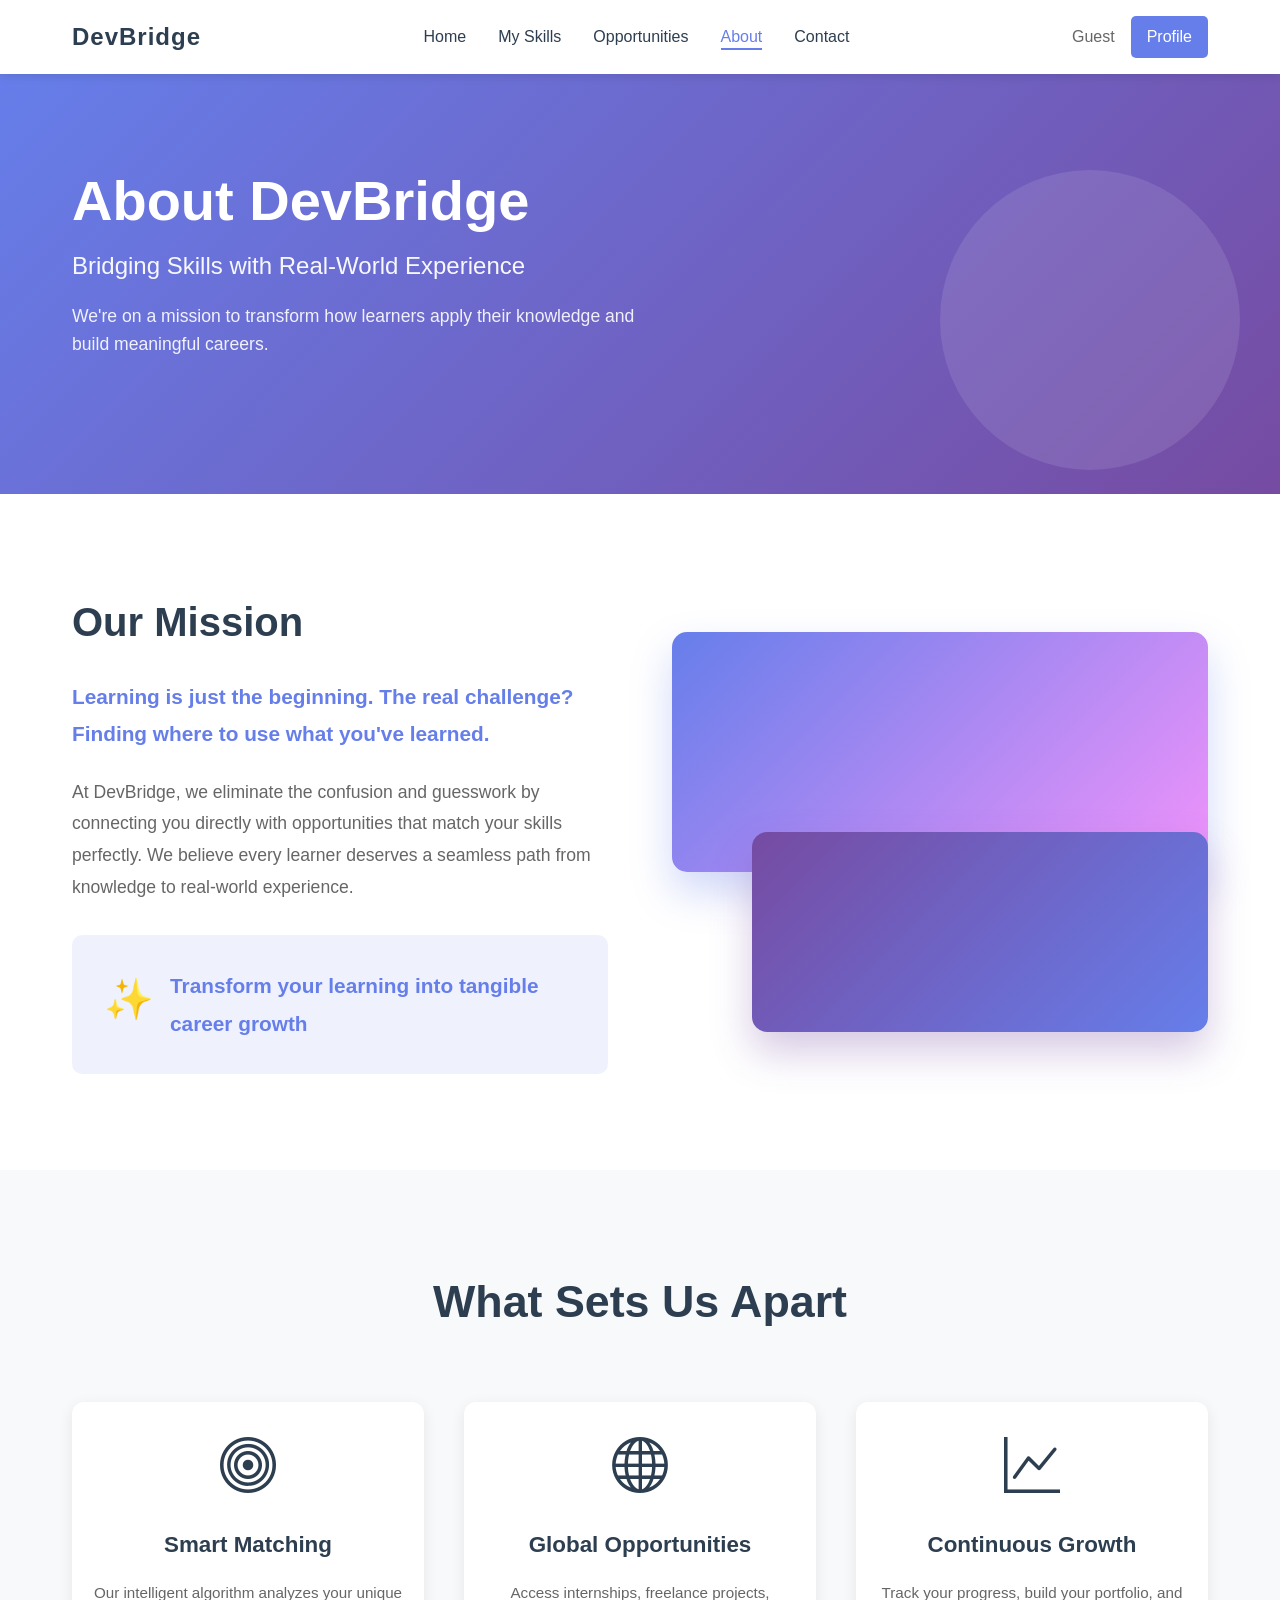
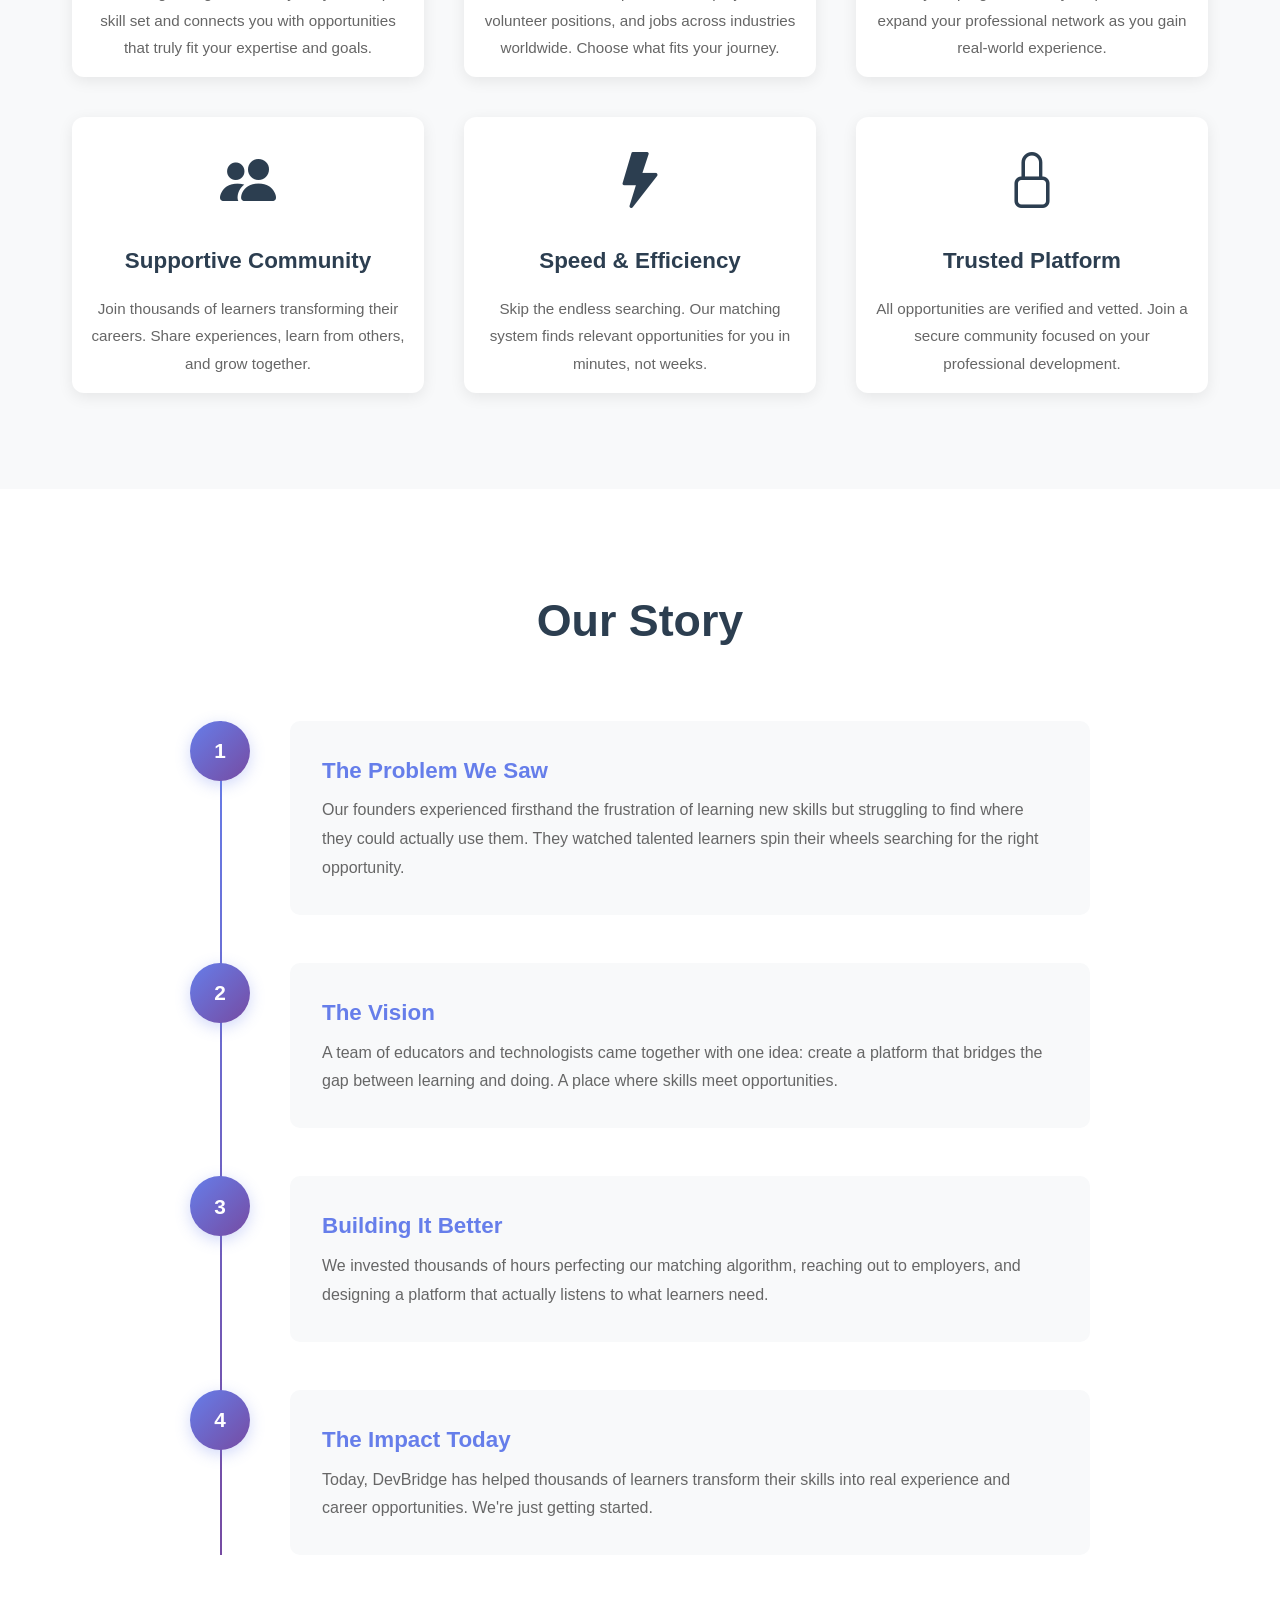
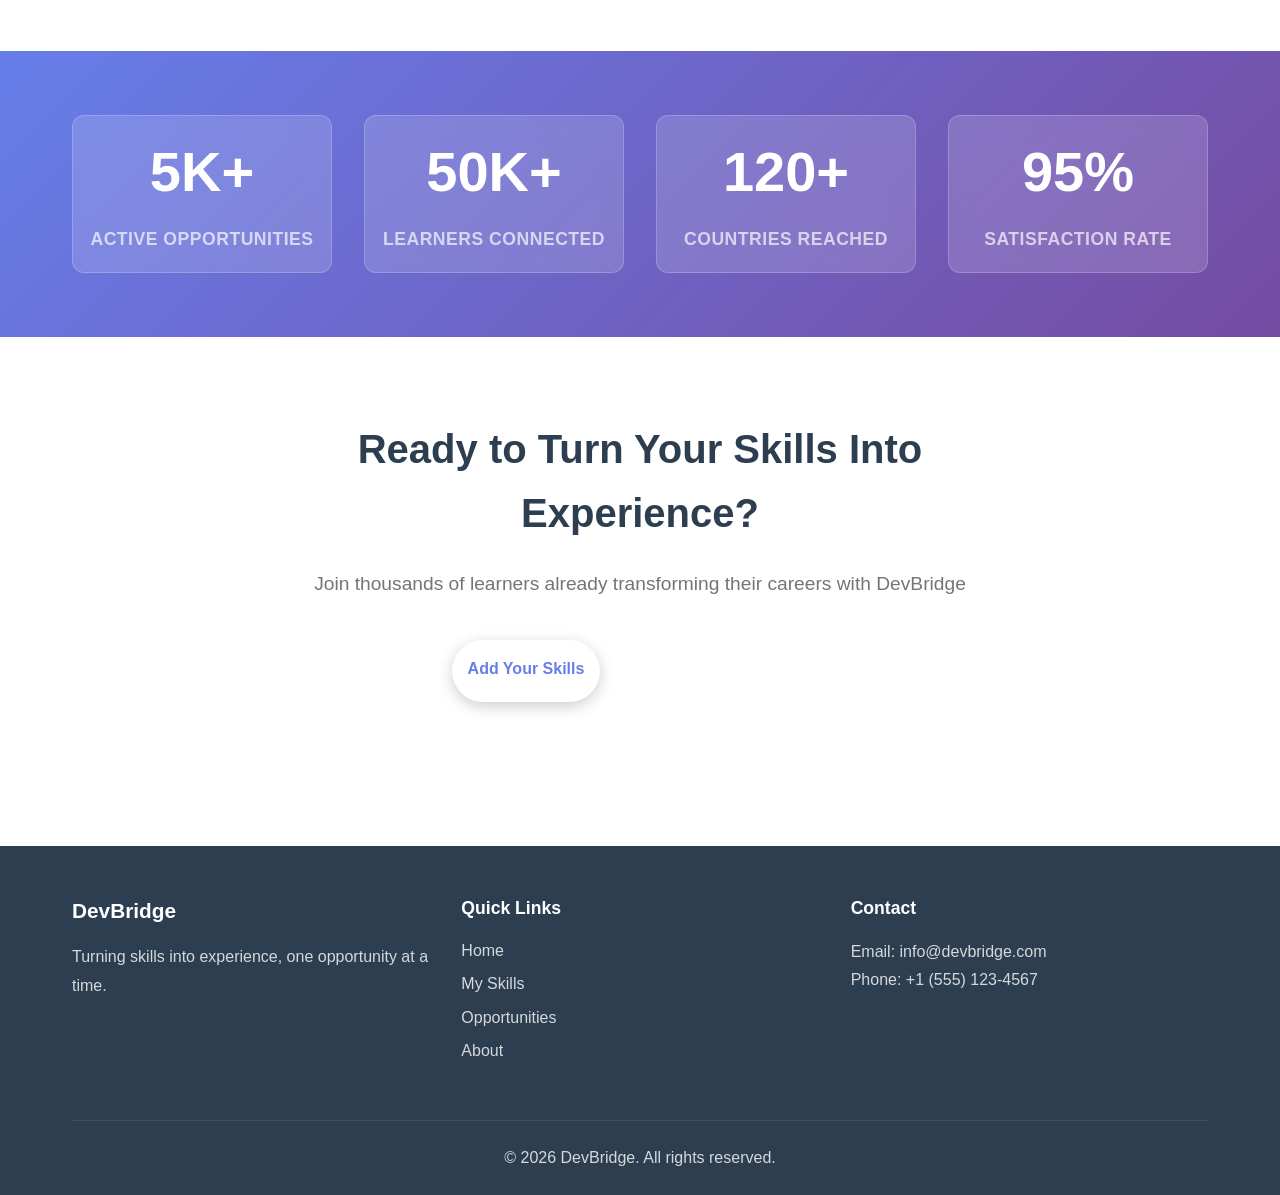
==== commit b0a560c1: "Add files via upload" ====
--- a/about.html
+++ b/about.html
@@ -200,6 +200,7 @@
         </div>
     </footer>
 
+    <script src="supabase.js"></script>
     <script src="app.js"></script>
 </body>
 </html>
--- a/styles.css
+++ b/styles.css
@@ -264,8 +264,9 @@
 
 /* Enhanced Stats Section */
 .stats-showcase {
-    padding: 4rem 2rem;
+    padding: 5rem 2rem;
     background: linear-gradient(180deg, white 0%, var(--bg-light) 100%);
+    margin: -3rem;
 }
 
 .stats-showcase .stats-grid {
@@ -450,6 +451,7 @@
 .testimonials {
     background: white;
     padding: 6rem 2rem;
+    margin: -2rem;
 }
 
 .testimonials-grid {
@@ -1555,7 +1557,7 @@
 
 .value-card {
     background: white;
-    padding: 2.5rem 2rem;
+    padding: 1rem;
     border-radius: 12px;
     box-shadow: 0 4px 15px rgba(0,0,0,0.08);
     transition: all 0.3s ease;
@@ -1684,7 +1686,7 @@
     background: rgba(255,255,255,0.15);
     backdrop-filter: blur(10px);
     border: 1px solid rgba(255,255,255,0.2);
-    padding: 2rem;
+    padding: 0.7rem;
     border-radius: 12px;
     text-align: center;
     box-shadow: none;
@@ -2010,7 +2012,7 @@
 .skill-card {
     background: white;
     border-radius: 12px;
-    padding: 2rem;
+    padding: 1rem;
     box-shadow: 0 4px 15px rgba(0,0,0,0.08);
     transition: all 0.3s ease;
     border-left: 4px solid var(--primary-color);
@@ -3991,7 +3993,7 @@
 }
 
 .notification-text strong {
-    font-weight: 700;
+    font-weight: 200;
 }
 
 .notification-link {
@@ -4065,6 +4067,106 @@
     color: #991b1b;
 }
 
+
+/* Responsive Opportunities Design */
+@media (max-width: 1024px) {
+    .opportunities-main .container {
+        grid-template-columns: 1fr;
+    }
+ 
+    .filters-panel {
+        position: static;
+        margin-bottom: 2rem;
+    }
+}
+ 
+@media (max-width: 768px) {
+    .opportunities-hero h1 {
+        font-size: 2.2rem;
+    }
+ 
+    .hero-stats {
+        flex-direction: column;
+        align-items: stretch;
+    }
+ 
+    .results-header {
+        flex-direction: column;
+        align-items: flex-start;
+    }
+ 
+    .view-toggle {
+        width: 100%;
+    }
+ 
+    .toggle-btn {
+        flex: 1;
+    }
+ 
+    .opportunities-grid {
+        grid-template-columns: 1fr;
+    }
+ 
+    .results-info {
+        flex-direction: column;
+    }
+}
+ 
+/* Footer */
+footer {
+    background: var(--text-dark);
+    color: white;
+    margin-top: 4rem;
+}
+ 
+.footer-content {
+    display: grid;
+    grid-template-columns: repeat(auto-fit, minmax(250px, 1fr));
+    gap: 2rem;
+    padding: 3rem 0;
+}
+ 
+.footer-section h3 {
+    font-size: 1.3rem;
+    margin-bottom: 1rem;
+}
+ 
+.footer-section h4 {
+    font-size: 1.1rem;
+    margin-bottom: 1rem;
+}
+ 
+.footer-section p {
+    opacity: 0.8;
+    line-height: 1.8;
+}
+ 
+.footer-section ul {
+    list-style: none;
+}
+ 
+.footer-section ul li {
+    margin-bottom: 0.5rem;
+}
+ 
+.footer-section ul li a {
+    color: white;
+    text-decoration: none;
+    opacity: 0.8;
+    transition: opacity 0.3s ease;
+}
+ 
+.footer-section ul li a:hover {
+    opacity: 1;
+}
+ 
+.footer-bottom {
+    border-top: 1px solid rgba(255,255,255,0.1);
+    padding: 1.5rem 0;
+    text-align: center;
+    opacity: 0.8;
+}
+ 
 /* Responsive Design */
 @media (max-width: 1024px) {
     .profile-grid {
@@ -4075,24 +4177,24 @@
         grid-template-columns: 1fr;
     }
 }
-
+ 
 @media (max-width: 768px) {
     .hero-content {
         grid-template-columns: 1fr;
     }
-
+ 
     .hero-text {
         text-align: center;
     }
-
+ 
     .hero-buttons {
         justify-content: center;
     }
-
+ 
     .hero h1 {
         font-size: 2.5rem;
     }
-
+ 
     .hero p {
         font-size: 1.1rem;
     }
@@ -4100,12 +4202,12 @@
     .page-header h1 {
         font-size: 2rem;
     }
-
+ 
     nav {
         flex-wrap: wrap;
         justify-content: center;
     }
-
+ 
     .nav-links {
         gap: 1rem;
         flex-wrap: wrap;
@@ -4116,7 +4218,7 @@
         width: 100%;
         justify-content: center;
     }
-
+ 
     .section {
         padding: 3rem 1.5rem;
     }
@@ -4147,7 +4249,7 @@
         align-items: stretch;
     }
 }
-
+ 
 @media (max-width: 480px) {
     .logo {
         font-size: 1.2rem;
@@ -4166,3 +4268,298 @@
         padding: 1.5rem;
     }
 }
+ 
+/* ============================================================
+   DEVBRIDGE — MOBILE LAYOUT FIXES ONLY (≤ 768px)
+   No design changes — only fixing broken layouts
+   ============================================================ */
+ 
+@media (max-width: 768px) {
+ 
+  /* ── NAV: prevent overflow, hide links ── */
+  nav {
+    flex-wrap: nowrap;
+    padding: 0.75rem 1rem;
+    gap: 0.5rem;
+    overflow: hidden;
+  }
+ 
+  .nav-links {
+    display: none;
+  }
+ 
+  .user-section {
+    margin-left: auto;
+    width: auto;
+    justify-content: flex-end;
+  }
+ 
+  /* ── HERO: fix grid + image overflow ── */
+  .hero-content {
+    grid-template-columns: 1fr;
+    text-align: center;
+  }
+ 
+  .hero-visual {
+    display: none;
+  }
+ 
+  .hero-text {
+    text-align: center;
+  }
+ 
+  .hero-buttons {
+    flex-direction: column;
+    align-items: stretch;
+  }
+ 
+  /* ── HERO STATS: fix stretching ── */
+  .hero-stats {
+    display: grid;
+    grid-template-columns: 1fr 1fr;
+    gap: 0.75rem;
+    flex-direction: unset;
+    align-items: unset;
+  }
+ 
+  .hero-stat {
+    flex-direction: column;
+    text-align: center;
+    align-items: center;
+    gap: 0.25rem;
+  }
+ 
+  /* ── OPPORTUNITY FOOTER: stack buttons ── */
+  .opportunity-footer {
+    flex-direction: column;
+    gap: 0.5rem;
+  }
+ 
+  .opportunity-footer .btn-apply,
+  .opportunity-footer .btn-view-details,
+  .opportunity-footer .opportunity-btn {
+    width: 100%;
+  }
+ 
+  /* ── PROFILE HERO: center layout ── */
+  .profile-header-content {
+    flex-direction: column;
+    align-items: center;
+    text-align: center;
+    gap: 1rem;
+  }
+ 
+  .profile-actions {
+    justify-content: center;
+    flex-direction: column;
+  }
+ 
+  .profile-actions .cta-button {
+    width: 100%;
+    text-align: center;
+  }
+ 
+  /* ── PROFILE STATS: 2-col grid ── */
+  .stats-grid-profile {
+    grid-template-columns: 1fr 1fr;
+    gap: 1rem;
+  }
+ 
+  .stat-card-profile {
+    flex-direction: column;
+    text-align: center;
+    gap: 0.5rem;
+  }
+ 
+  /* ── PROFILE CONTENT ── */
+  .profile-grid {
+    grid-template-columns: 1fr;
+  }
+ 
+  .section-header-profile {
+    flex-direction: row;
+    align-items: center;
+    flex-wrap: wrap;
+    gap: 0.5rem;
+  }
+ 
+  .opportunities-cards-grid {
+    grid-template-columns: 1fr;
+  }
+ 
+  /* ── FORMS: full width on mobile ── */
+  .form-row {
+    grid-template-columns: 1fr;
+  }
+ 
+  .form-group input,
+  .form-group select,
+  .form-group textarea {
+    width: 100%;
+    box-sizing: border-box;
+  }
+ 
+  /* ── CTA ACTIONS ── */
+  .cta-actions,
+  .cta-buttons,
+  .profile-actions {
+    flex-direction: column;
+    align-items: stretch;
+  }
+ 
+  .cta-actions .cta-button,
+  .cta-buttons .cta-button {
+    width: 100%;
+    text-align: center;
+  }
+ 
+  /* ── FOOTER: 2 columns then wrap ── */
+  .footer-content {
+    grid-template-columns: 1fr 1fr;
+    padding: 2rem 1rem;
+  }
+ 
+  .footer-section:first-child {
+    grid-column: 1 / -1;
+  }
+ 
+  /* ── MODAL: fit screen ── */
+  .modal-content {
+    width: calc(100% - 2rem);
+    margin: 1rem;
+    max-height: 90vh;
+    overflow-y: auto;
+  }
+ 
+  /* ── CONTACT GRID ── */
+  .contact-grid {
+    grid-template-columns: 1fr;
+  }
+ 
+  /* ── ABOUT MISSION ── */
+  .mission-visual {
+    display: none;
+  }
+ 
+  /* ── NOTIFICATION BAR ── */
+  .notification-content {
+    flex-direction: column;
+    gap: 0.5rem;
+    text-align: center;
+    padding: 0 1rem;
+  }
+ 
+  /* ── PREVENT HORIZONTAL SCROLL ── */
+  .home-hero,
+  .about-hero,
+  .skills-hero,
+  .contact-hero,
+  .opportunities-hero,
+  .profile-hero {
+    overflow-x: hidden;
+  }
+ 
+  .hero-background,
+  .about-hero-accent,
+  .skills-hero-accent,
+  .contact-hero::before {
+    overflow: hidden;
+  }
+ 
+  /* ── GENERAL PADDING FIX ── */
+  .container {
+    padding-left: 1rem;
+    padding-right: 1rem;
+  }
+ 
+  .page-header {
+    padding: 2.5rem 1rem;
+  }
+ 
+}
+ 
+@media (max-width: 480px) {
+  .stats-grid-profile {
+    grid-template-columns: 1fr;
+  }
+ 
+  .footer-content {
+    grid-template-columns: 1fr;
+  }
+ 
+  .hero-stats {
+    grid-template-columns: 1fr 1fr;
+  }
+}
+ 
+ 
+/* ── 2-COLUMN GRID FIXES ── */
+@media (max-width: 768px) {
+ 
+  /* Stats cards — home page */
+  .stats-showcase .stats-grid,
+  .stats-grid {
+    grid-template-columns: 1fr 1fr;
+    gap: 1rem;
+  }
+ 
+  /* Stats highlight — about page */
+  .stats-highlight .stats-grid {
+    grid-template-columns: 1fr 1fr;
+  }
+ 
+  /* Skill cards */
+  .skills-grid {
+    grid-template-columns: 1fr 1fr;
+    gap: 1rem;
+  }
+ 
+  /* Opportunity cards */
+  .opportunities-grid {
+    grid-template-columns: 1fr 1fr;
+    gap: 1rem;
+  }
+ 
+  /* Benefit cards */
+  .benefits-grid {
+    grid-template-columns: 1fr 1fr;
+    gap: 1rem;
+  }
+ 
+  /* Value cards — about page */
+  .values-grid {
+    grid-template-columns: 1fr 1fr;
+    gap: 1rem;
+  }
+ 
+  /* Testimonials */
+  .testimonials-grid {
+    grid-template-columns: 1fr 1fr;
+    gap: 1rem;
+  }
+ 
+  /* Contact methods */
+  .contact-methods-grid {
+    grid-template-columns: 1fr 1fr;
+    gap: 1rem;
+  }
+ 
+  /* Profile stats already 2-col — keep */
+  .stats-grid-profile {
+    grid-template-columns: 1fr 1fr;
+  }
+ 
+}
+ 
+@media (max-width: 400px) {
+  /* Very small screens — collapse to 1 col */
+  .skills-grid,
+  .opportunities-grid,
+  .benefits-grid,
+  .values-grid,
+  .testimonials-grid,
+  .contact-methods-grid {
+    grid-template-columns: 1fr;
+  }
+}
+ 
